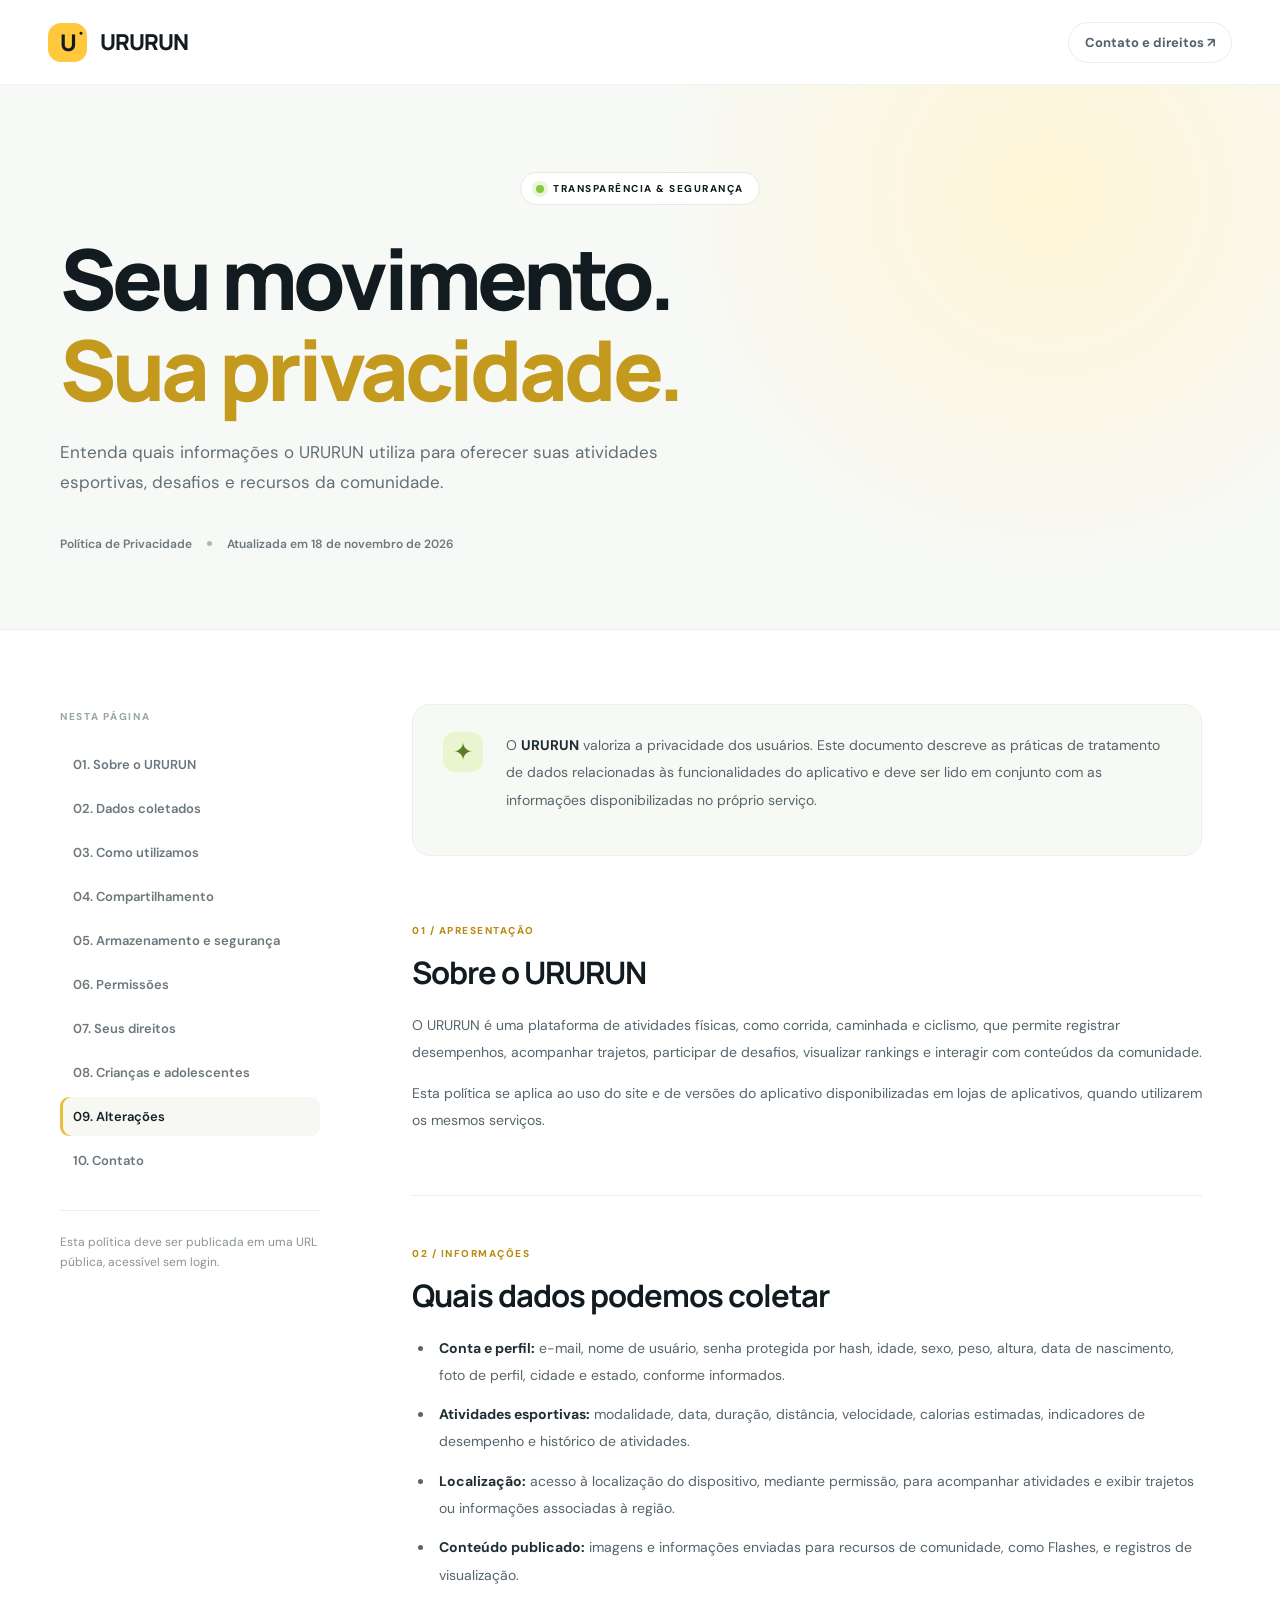
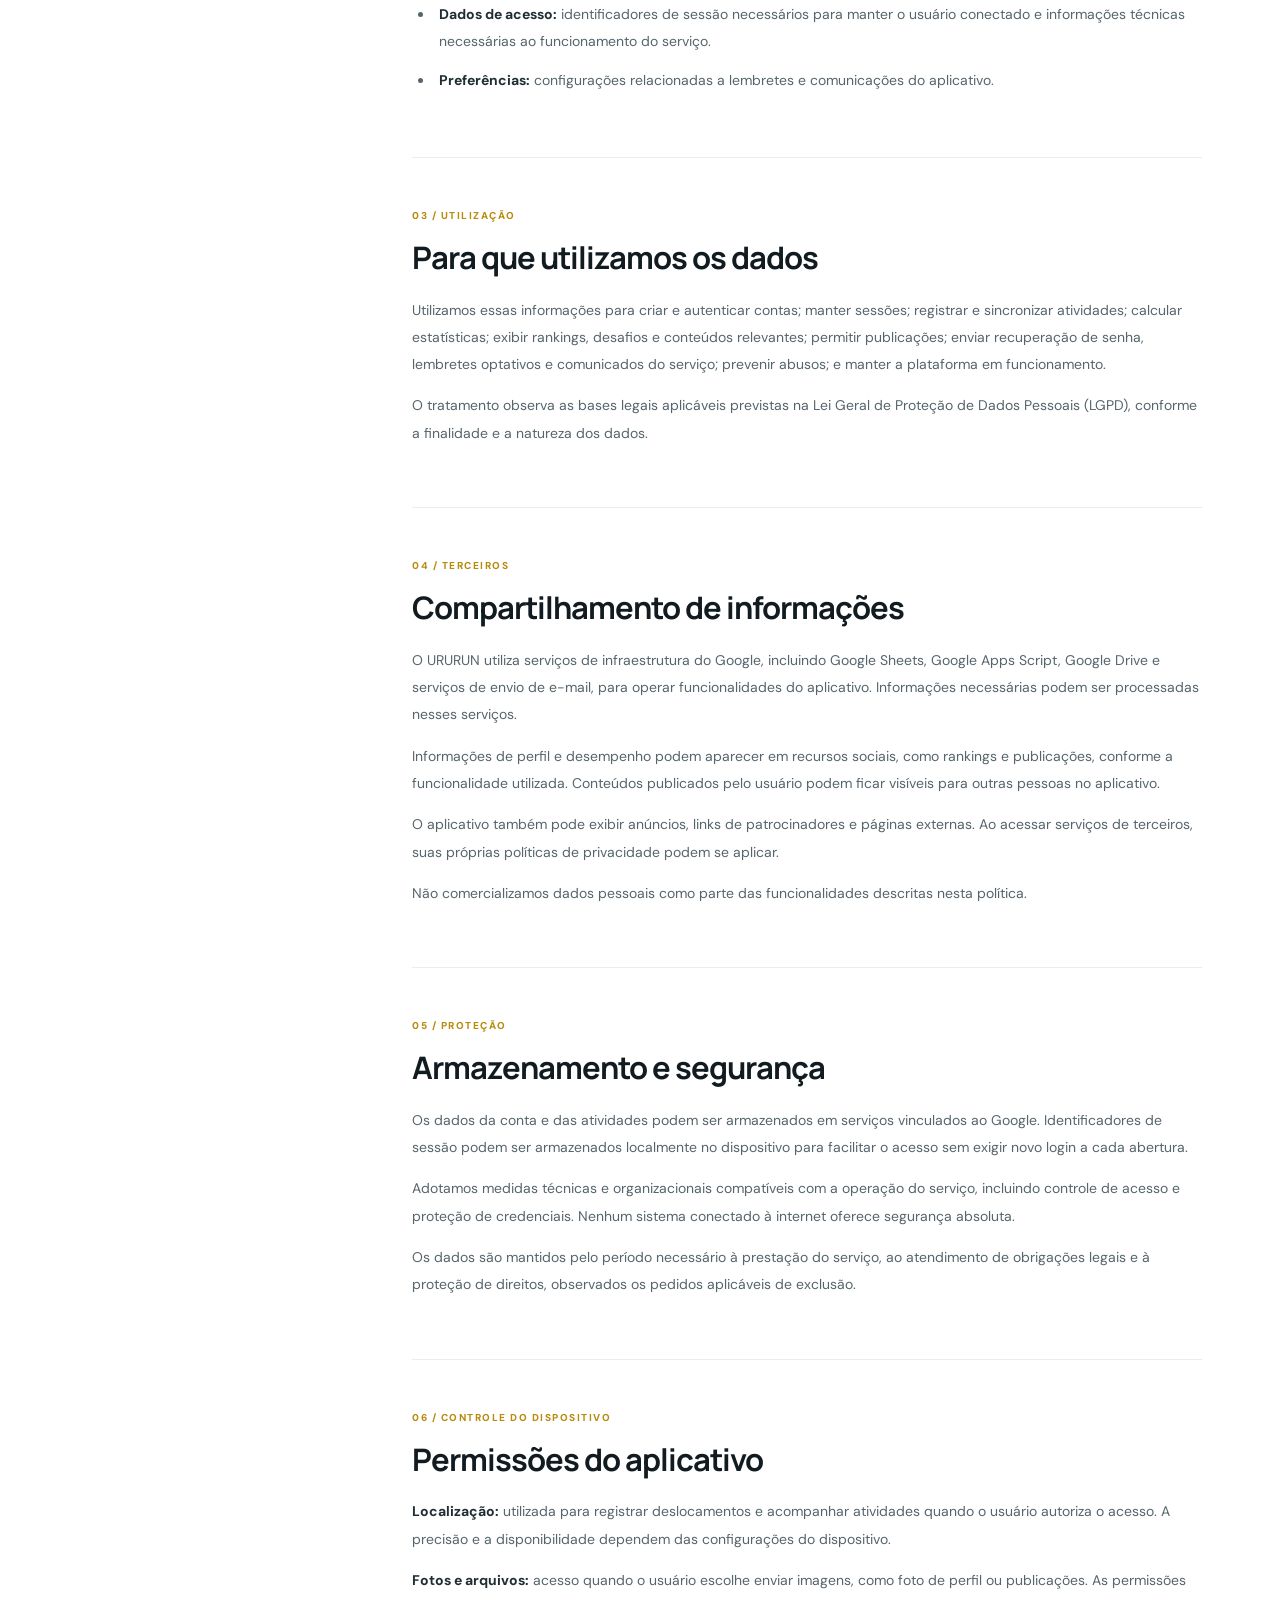
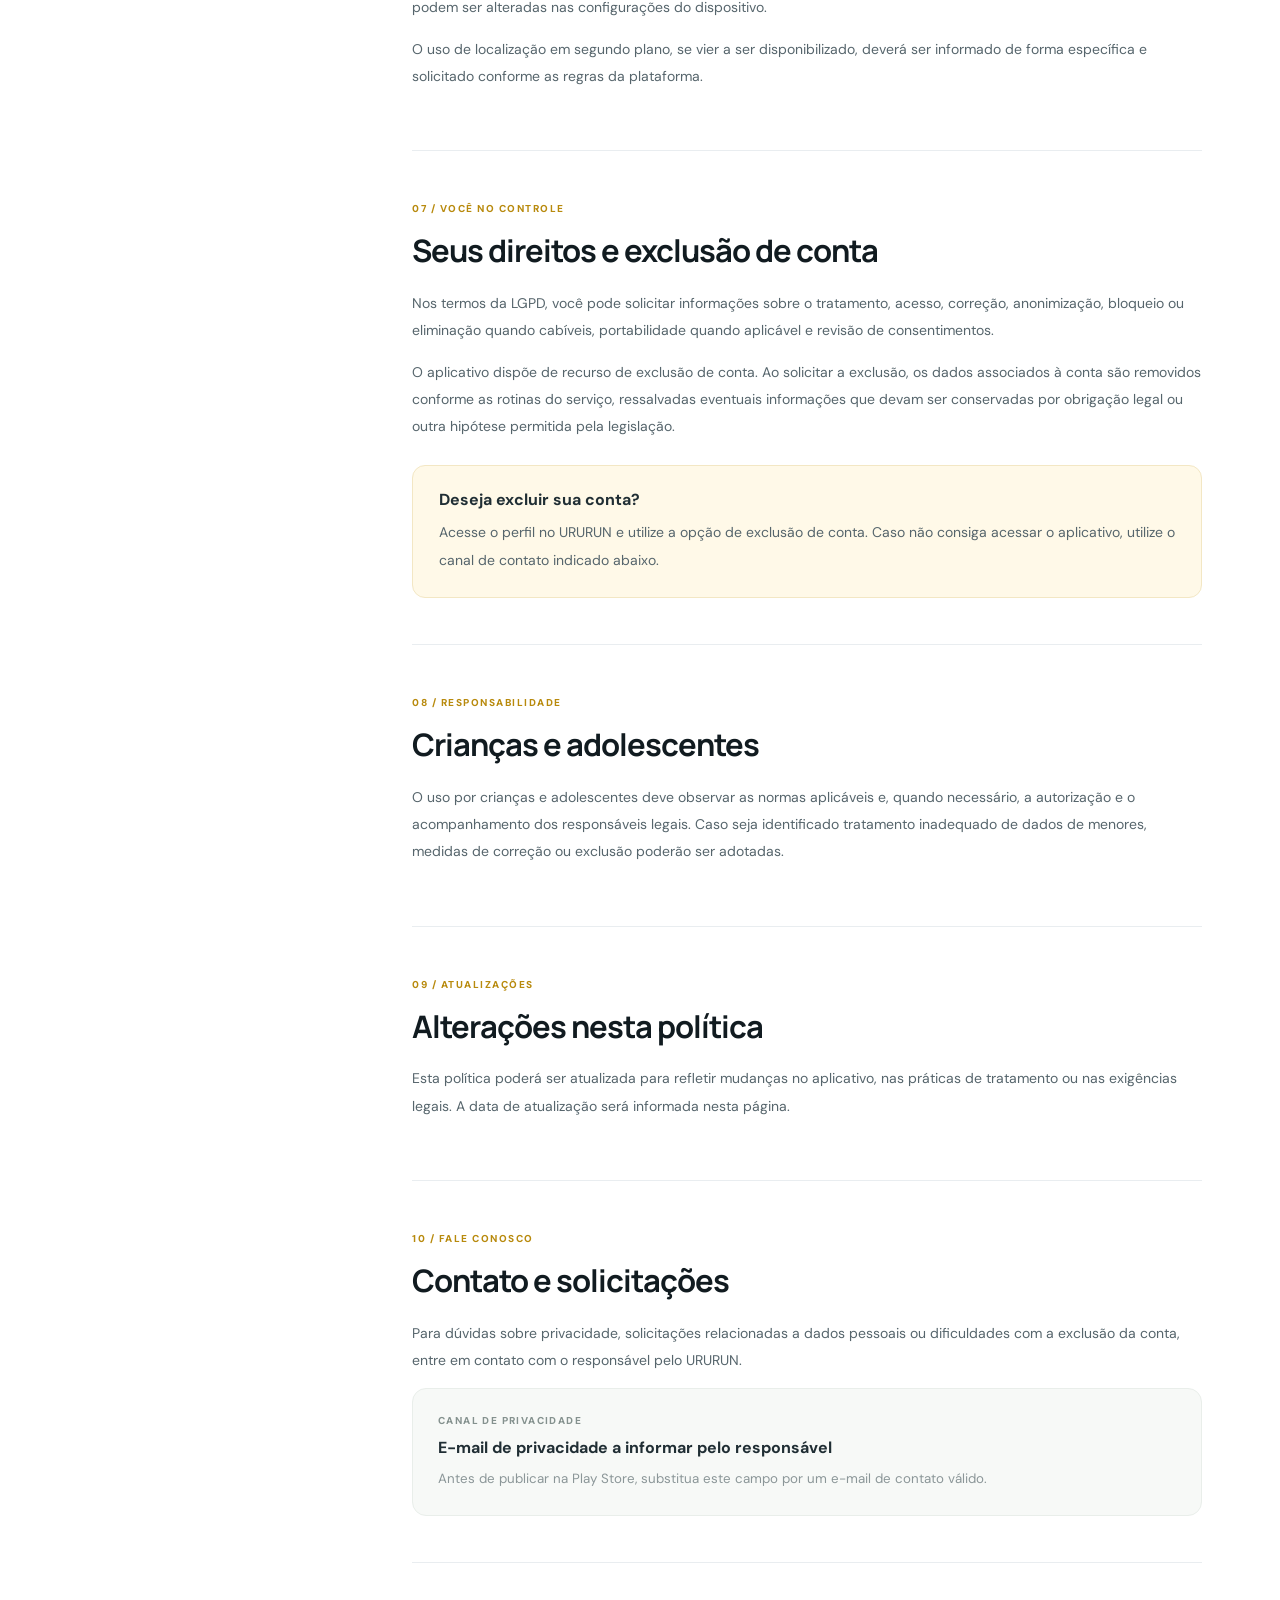
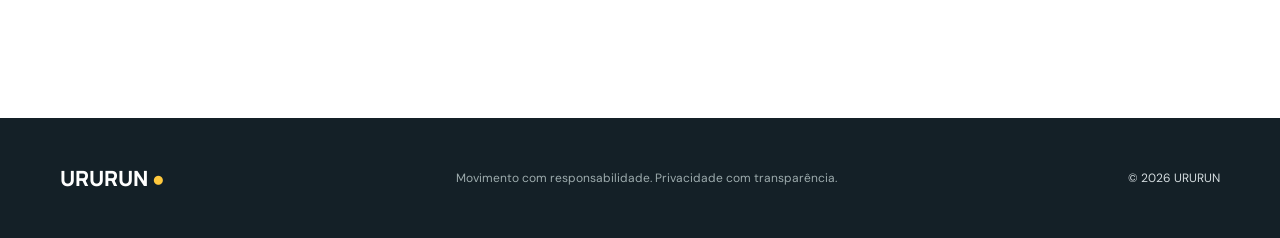
==== politicadeprivacidade/index.html @ 180a59e0 "Add files via upload" ====
<!doctype html><html lang="pt-BR"><head><meta charset="utf-8"><meta name="viewport" content="width=device-width, initial-scale=1"><meta name="theme-color" content="#ffffff"><meta name="description" content="Política de Privacidade do URURUN: saiba como os dados são utilizados e protegidos no aplicativo."><title>Política de Privacidade | URURUN</title><link rel="stylesheet" href="style.css"></head><body><header class="top"><a class="brand" href="#inicio" aria-label="URURUN - início"><span class="mark">U<span class="dot">●</span></span><span>URURUN</span></a><a class="toplink" href="#contato">Contato e direitos <span aria-hidden="true">↗</span></a></header><main id="inicio"><section class="hero"><div class="pill"><span class="pulse"></span> TRANSPARÊNCIA & SEGURANÇA</div><h1>Seu movimento.<br><em>Sua privacidade.</em></h1><p>Entenda quais informações o URURUN utiliza para oferecer suas atividades esportivas, desafios e recursos da comunidade.</p><div class="hero-meta"><span>Política de Privacidade</span><span class="sep"></span><span>Atualizada em 18 de novembro de 2026</span></div></section><div class="layout"><aside class="sidebar"><span class="aside-title">NESTA PÁGINA</span><nav aria-label="Índice da política"><a href="#sobre">01. Sobre o URURUN</a><a href="#dados">02. Dados coletados</a><a href="#finalidades">03. Como utilizamos</a><a href="#compartilhamento">04. Compartilhamento</a><a href="#armazenamento">05. Armazenamento e segurança</a><a href="#permissoes">06. Permissões</a><a href="#direitos">07. Seus direitos</a><a href="#criancas">08. Crianças e adolescentes</a><a href="#alteracoes">09. Alterações</a><a href="#contato">10. Contato</a></nav><div class="aside-note">Esta política deve ser publicada em uma URL pública, acessível sem login.</div></aside><article class="content"><div class="intro"><div class="icon-circle">✦</div><p>O <strong>URURUN</strong> valoriza a privacidade dos usuários. Este documento descreve as práticas de tratamento de dados relacionadas às funcionalidades do aplicativo e deve ser lido em conjunto com as informações disponibilizadas no próprio serviço.</p></div><section id="sobre"><span class="eyebrow">01 / APRESENTAÇÃO</span><h2>Sobre o URURUN</h2><p>O URURUN é uma plataforma de atividades físicas, como corrida, caminhada e ciclismo, que permite registrar desempenhos, acompanhar trajetos, participar de desafios, visualizar rankings e interagir com conteúdos da comunidade.</p><p>Esta política se aplica ao uso do site e de versões do aplicativo disponibilizadas em lojas de aplicativos, quando utilizarem os mesmos serviços.</p></section><section id="dados"><span class="eyebrow">02 / INFORMAÇÕES</span><h2>Quais dados podemos coletar</h2><ul><li><strong>Conta e perfil:</strong> e-mail, nome de usuário, senha protegida por hash, idade, sexo, peso, altura, data de nascimento, foto de perfil, cidade e estado, conforme informados.</li><li><strong>Atividades esportivas:</strong> modalidade, data, duração, distância, velocidade, calorias estimadas, indicadores de desempenho e histórico de atividades.</li><li><strong>Localização:</strong> acesso à localização do dispositivo, mediante permissão, para acompanhar atividades e exibir trajetos ou informações associadas à região.</li><li><strong>Conteúdo publicado:</strong> imagens e informações enviadas para recursos de comunidade, como Flashes, e registros de visualização.</li><li><strong>Dados de acesso:</strong> identificadores de sessão necessários para manter o usuário conectado e informações técnicas necessárias ao funcionamento do serviço.</li><li><strong>Preferências:</strong> configurações relacionadas a lembretes e comunicações do aplicativo.</li></ul></section><section id="finalidades"><span class="eyebrow">03 / UTILIZAÇÃO</span><h2>Para que utilizamos os dados</h2><p>Utilizamos essas informações para criar e autenticar contas; manter sessões; registrar e sincronizar atividades; calcular estatísticas; exibir rankings, desafios e conteúdos relevantes; permitir publicações; enviar recuperação de senha, lembretes optativos e comunicados do serviço; prevenir abusos; e manter a plataforma em funcionamento.</p><p>O tratamento observa as bases legais aplicáveis previstas na Lei Geral de Proteção de Dados Pessoais (LGPD), conforme a finalidade e a natureza dos dados.</p></section><section id="compartilhamento"><span class="eyebrow">04 / TERCEIROS</span><h2>Compartilhamento de informações</h2><p>O URURUN utiliza serviços de infraestrutura do Google, incluindo Google Sheets, Google Apps Script, Google Drive e serviços de envio de e-mail, para operar funcionalidades do aplicativo. Informações necessárias podem ser processadas nesses serviços.</p><p>Informações de perfil e desempenho podem aparecer em recursos sociais, como rankings e publicações, conforme a funcionalidade utilizada. Conteúdos publicados pelo usuário podem ficar visíveis para outras pessoas no aplicativo.</p><p>O aplicativo também pode exibir anúncios, links de patrocinadores e páginas externas. Ao acessar serviços de terceiros, suas próprias políticas de privacidade podem se aplicar.</p><p>Não comercializamos dados pessoais como parte das funcionalidades descritas nesta política.</p></section><section id="armazenamento"><span class="eyebrow">05 / PROTEÇÃO</span><h2>Armazenamento e segurança</h2><p>Os dados da conta e das atividades podem ser armazenados em serviços vinculados ao Google. Identificadores de sessão podem ser armazenados localmente no dispositivo para facilitar o acesso sem exigir novo login a cada abertura.</p><p>Adotamos medidas técnicas e organizacionais compatíveis com a operação do serviço, incluindo controle de acesso e proteção de credenciais. Nenhum sistema conectado à internet oferece segurança absoluta.</p><p>Os dados são mantidos pelo período necessário à prestação do serviço, ao atendimento de obrigações legais e à proteção de direitos, observados os pedidos aplicáveis de exclusão.</p></section><section id="permissoes"><span class="eyebrow">06 / CONTROLE DO DISPOSITIVO</span><h2>Permissões do aplicativo</h2><p><strong>Localização:</strong> utilizada para registrar deslocamentos e acompanhar atividades quando o usuário autoriza o acesso. A precisão e a disponibilidade dependem das configurações do dispositivo.</p><p><strong>Fotos e arquivos:</strong> acesso quando o usuário escolhe enviar imagens, como foto de perfil ou publicações. As permissões podem ser alteradas nas configurações do dispositivo.</p><p>O uso de localização em segundo plano, se vier a ser disponibilizado, deverá ser informado de forma específica e solicitado conforme as regras da plataforma.</p></section><section id="direitos"><span class="eyebrow">07 / VOCÊ NO CONTROLE</span><h2>Seus direitos e exclusão de conta</h2><p>Nos termos da LGPD, você pode solicitar informações sobre o tratamento, acesso, correção, anonimização, bloqueio ou eliminação quando cabíveis, portabilidade quando aplicável e revisão de consentimentos.</p><p>O aplicativo dispõe de recurso de exclusão de conta. Ao solicitar a exclusão, os dados associados à conta são removidos conforme as rotinas do serviço, ressalvadas eventuais informações que devam ser conservadas por obrigação legal ou outra hipótese permitida pela legislação.</p><div class="callout"><strong>Deseja excluir sua conta?</strong><p>Acesse o perfil no URURUN e utilize a opção de exclusão de conta. Caso não consiga acessar o aplicativo, utilize o canal de contato indicado abaixo.</p></div></section><section id="criancas"><span class="eyebrow">08 / RESPONSABILIDADE</span><h2>Crianças e adolescentes</h2><p>O uso por crianças e adolescentes deve observar as normas aplicáveis e, quando necessário, a autorização e o acompanhamento dos responsáveis legais. Caso seja identificado tratamento inadequado de dados de menores, medidas de correção ou exclusão poderão ser adotadas.</p></section><section id="alteracoes"><span class="eyebrow">09 / ATUALIZAÇÕES</span><h2>Alterações nesta política</h2><p>Esta política poderá ser atualizada para refletir mudanças no aplicativo, nas práticas de tratamento ou nas exigências legais. A data de atualização será informada nesta página.</p></section><section id="contato"><span class="eyebrow">10 / FALE CONOSCO</span><h2>Contato e solicitações</h2><p>Para dúvidas sobre privacidade, solicitações relacionadas a dados pessoais ou dificuldades com a exclusão da conta, entre em contato com o responsável pelo URURUN.</p><div class="contact"><span>CANAL DE PRIVACIDADE</span><strong id="contactEmail">E-mail de privacidade a informar pelo responsável</strong><small>Antes de publicar na Play Store, substitua este campo por um e-mail de contato válido.</small></div></section></article></div></main><footer><div class="footer-brand">URURUN <span>●</span></div><p>Movimento com responsabilidade. Privacidade com transparência.</p><span>© <span id="year">2026</span> URURUN</span></footer><button class="backtop" id="backtop" aria-label="Voltar ao início" title="Voltar ao início">↑</button><script src="script.js"></script></body></html>
---- politicadeprivacidade/style.css ----
@import url('https://fonts.googleapis.com/css2?family=DM+Sans:wght@400;500;600;700;800&family=Manrope:wght@400;500;600;700;800&display=swap');:root{--ink:#111b20;--muted:#617078;--line:#e9edf0;--yellow:#ffc83d;--green:#b9e86d}*{box-sizing:border-box}html{scroll-behavior:smooth;scroll-padding-top:90px}body{margin:0;background:#fff;color:var(--ink);font-family:'DM Sans',Arial,sans-serif;-webkit-font-smoothing:antialiased}a{color:inherit;text-decoration:none}.top{height:84px;display:flex;align-items:center;justify-content:space-between;max-width:1260px;margin:auto;padding:0 38px}.brand{display:flex;align-items:center;gap:13px;font-family:Manrope,sans-serif;font-size:22px;font-weight:800;letter-spacing:-1px}.mark{background:var(--yellow);width:39px;height:39px;display:grid;place-items:center;border-radius:13px;font-size:23px;position:relative}.dot{position:absolute;font-size:7px;right:5px;top:5px}.toplink{font-size:13px;font-weight:700;color:#536168;border:1px solid #e8ecee;padding:11px 16px;border-radius:30px}.toplink:hover{background:#f5f7f7}.hero{padding:87px 38px 77px;background:radial-gradient(circle at 82% 20%,#fff5d6 0%,transparent 35%),#f7f9f6;border-top:1px solid #f1f3f1;border-bottom:1px solid #edf0ea}.hero>*{max-width:1160px;margin-left:auto;margin-right:auto}.pill{width:max-content;background:#fff;border:1px solid #e6e9e3;border-radius:40px;padding:9px 15px;font-size:10px;letter-spacing:1.5px;font-weight:800;display:flex;align-items:center;gap:9px}.pulse{width:8px;height:8px;background:#85c93c;border-radius:50%;box-shadow:0 0 0 4px #e9f5d9}.hero h1{font-family:Manrope,sans-serif;font-size:clamp(43px,6.7vw,84px);line-height:1.08;letter-spacing:-4px;font-weight:800;margin-top:28px;margin-bottom:24px}.hero h1 em{font-style:normal;color:#c3991e}.hero>p{font-size:17px;line-height:1.75;color:#617078;max-width:620px;margin-left:max(calc((100% - 1160px)/2),0px)}.hero-meta{display:flex;gap:15px;align-items:center;color:#6c787d;font-size:12px;font-weight:600;margin-top:38px}.sep{width:5px;height:5px;background:#aeb6b4;border-radius:50%}.layout{max-width:1236px;margin:0 auto;padding:74px 38px 110px;display:grid;grid-template-columns:260px minmax(0,1fr);gap:92px}.sidebar{align-self:start;position:sticky;top:34px}.aside-title{font-size:10px;font-weight:800;letter-spacing:1.7px;color:#9aa5a6}.sidebar nav{display:flex;flex-direction:column;gap:5px;margin:20px 0 30px}.sidebar nav a{padding:11px 13px;border-radius:9px;color:#6b777c;font-size:13px;font-weight:600;transition:.2s}.sidebar nav a:hover,.sidebar nav a.active{background:#f7f8f4;color:#152026}.sidebar nav a.active{box-shadow:inset 3px 0 0 #e9bd3d}.aside-note{font-size:12px;line-height:1.7;color:#899396;border-top:1px solid var(--line);padding-top:21px}.content{max-width:790px}.intro{display:flex;gap:23px;align-items:flex-start;background:#f7f9f5;border:1px solid #ecf0e8;padding:27px 30px;border-radius:18px;margin-bottom:62px}.intro p{margin:0;color:#4b5c62;font-size:14px;line-height:1.85}.icon-circle{flex:none;background:#e8f5ce;width:40px;height:40px;border-radius:12px;display:grid;place-items:center;font-size:24px;color:#587d27}.content section{border-bottom:1px solid var(--line);padding-bottom:46px;margin-bottom:45px}.eyebrow{font-size:10px;letter-spacing:1.5px;font-weight:800;color:#b88a0d}.content h2{font-family:Manrope,sans-serif;font-size:clamp(24px,3vw,31px);letter-spacing:-1px;line-height:1.25;margin:14px 0 20px}.content p,.content li{font-size:14px;color:#56656c;line-height:1.95}.content p{margin:0 0 14px}.content ul{padding-left:22px}.content li{padding-left:5px;margin:12px 0}.content strong{color:#202e34}.callout{background:#fff9e8;border:1px solid #f3e7c4;padding:23px 26px;border-radius:13px;margin-top:25px}.callout p{margin:9px 0 0}.contact{background:#f7f9f7;border:1px solid #e9eeea;padding:25px;border-radius:14px;display:flex;flex-direction:column;gap:10px}.contact span{font-size:10px;font-weight:800;letter-spacing:1.4px;color:#84918e}.contact strong{font-size:16px;overflow-wrap:anywhere}.contact small{color:#8b9698;line-height:1.6}footer{background:#142027;color:#d4dcdf;display:flex;justify-content:space-between;align-items:center;gap:20px;padding:40px max(38px,calc((100% - 1160px)/2));font-size:12px}footer p{color:#9dabad}.footer-brand{font-family:Manrope,sans-serif;font-size:21px;font-weight:800;color:#fff}.footer-brand span{color:var(--yellow)}.backtop{position:fixed;right:25px;bottom:25px;border:0;background:#17242a;color:#fff;width:44px;height:44px;border-radius:13px;cursor:pointer;font-size:21px;box-shadow:0 7px 24px #0002;opacity:0;transform:translateY(10px);pointer-events:none;transition:.2s}.backtop.visible{opacity:1;transform:none;pointer-events:auto}@media(max-width:850px){.layout{gap:35px;grid-template-columns:205px minmax(0,1fr);padding:50px 22px}.top{padding:0 22px}.hero{padding:65px 22px}.hero h1{letter-spacing:-2.5px}.hero>p{margin-left:0}}@media(max-width:680px){.top{height:70px}.toplink{font-size:11px;padding:9px 11px}.brand{font-size:18px}.hero{padding:62px 22px}.hero h1{letter-spacing:-2px}.hero>p{font-size:15px}.hero-meta{flex-wrap:wrap;line-height:1.5}.layout{display:block;padding:38px 22px 65px}.sidebar{position:static;margin-bottom:35px}.sidebar nav{display:none}.aside-title,.aside-note{display:none}.intro{padding:20px;gap:14px;margin-bottom:40px}.intro p{font-size:13px}.content section{margin-bottom:34px;padding-bottom:34px}footer{padding:34px 22px;flex-wrap:wrap;justify-content:flex-start}footer p{width:100%;margin:0;order:3}}
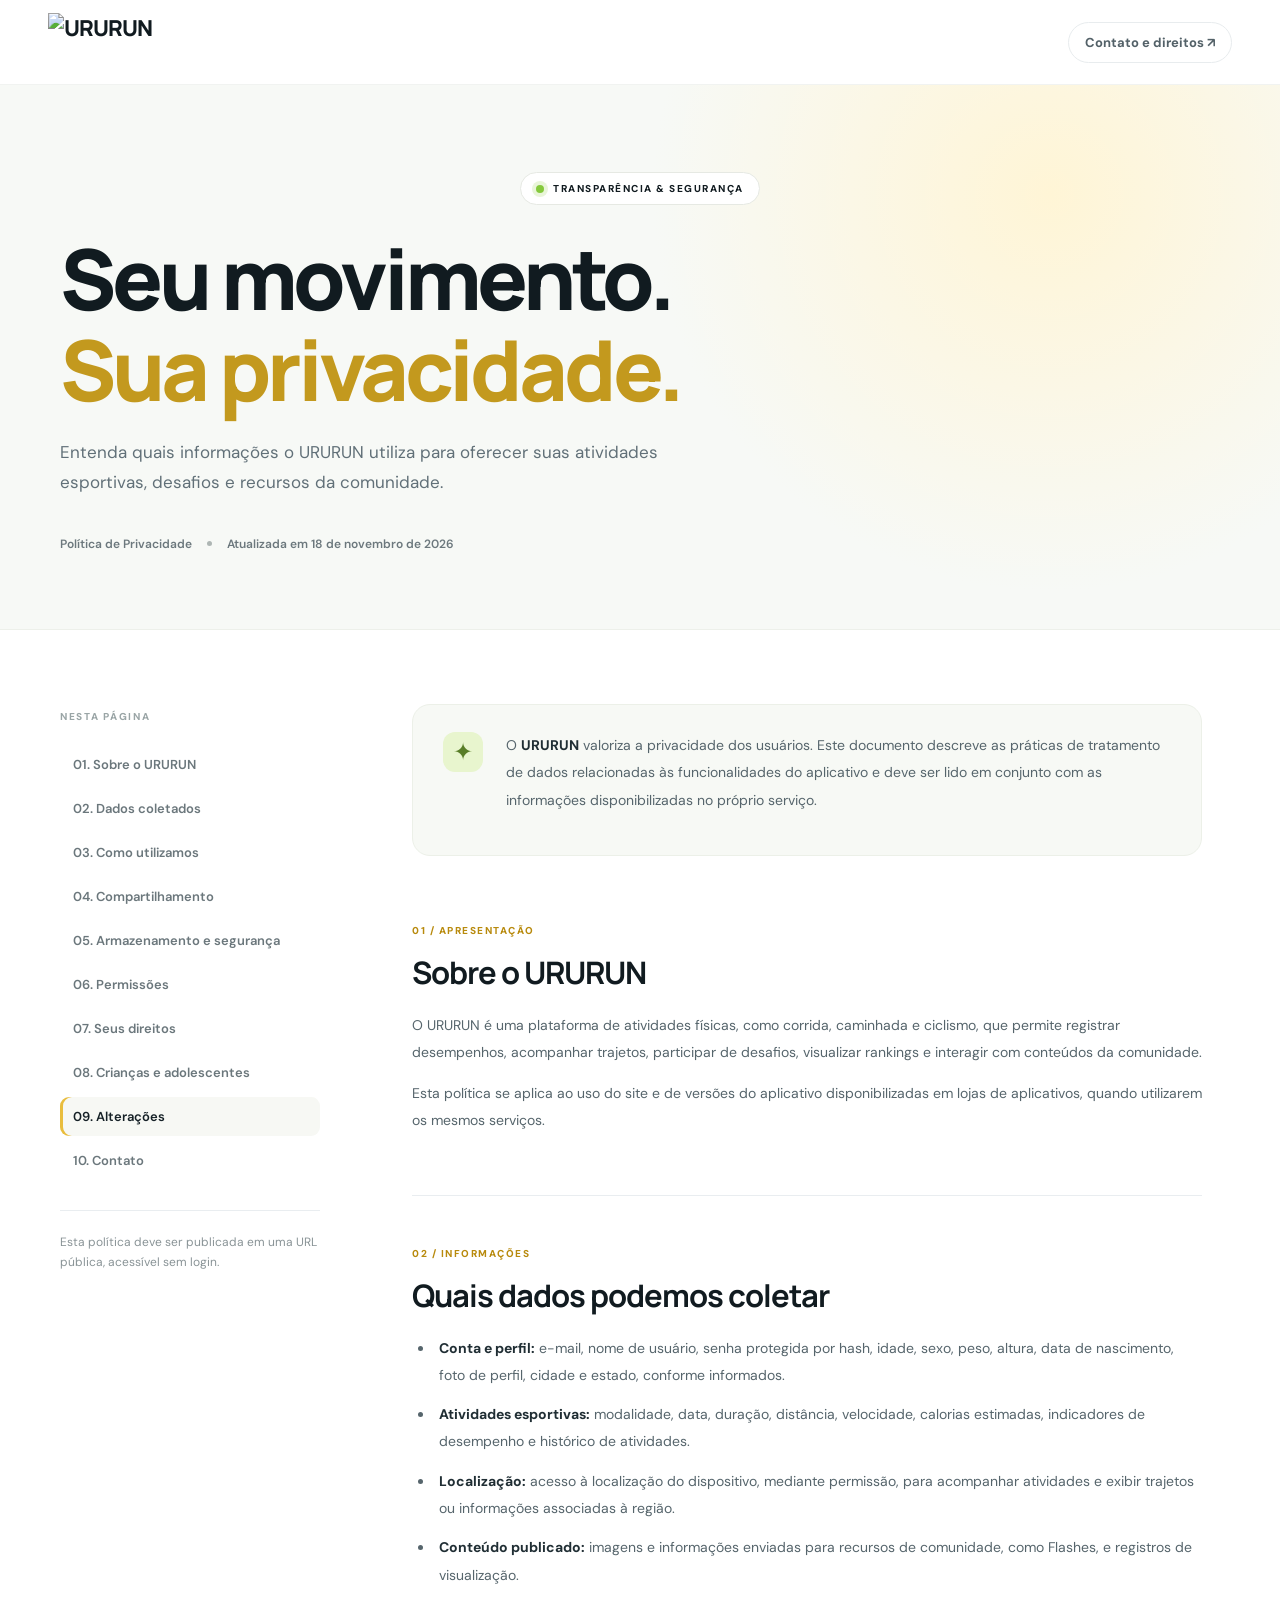
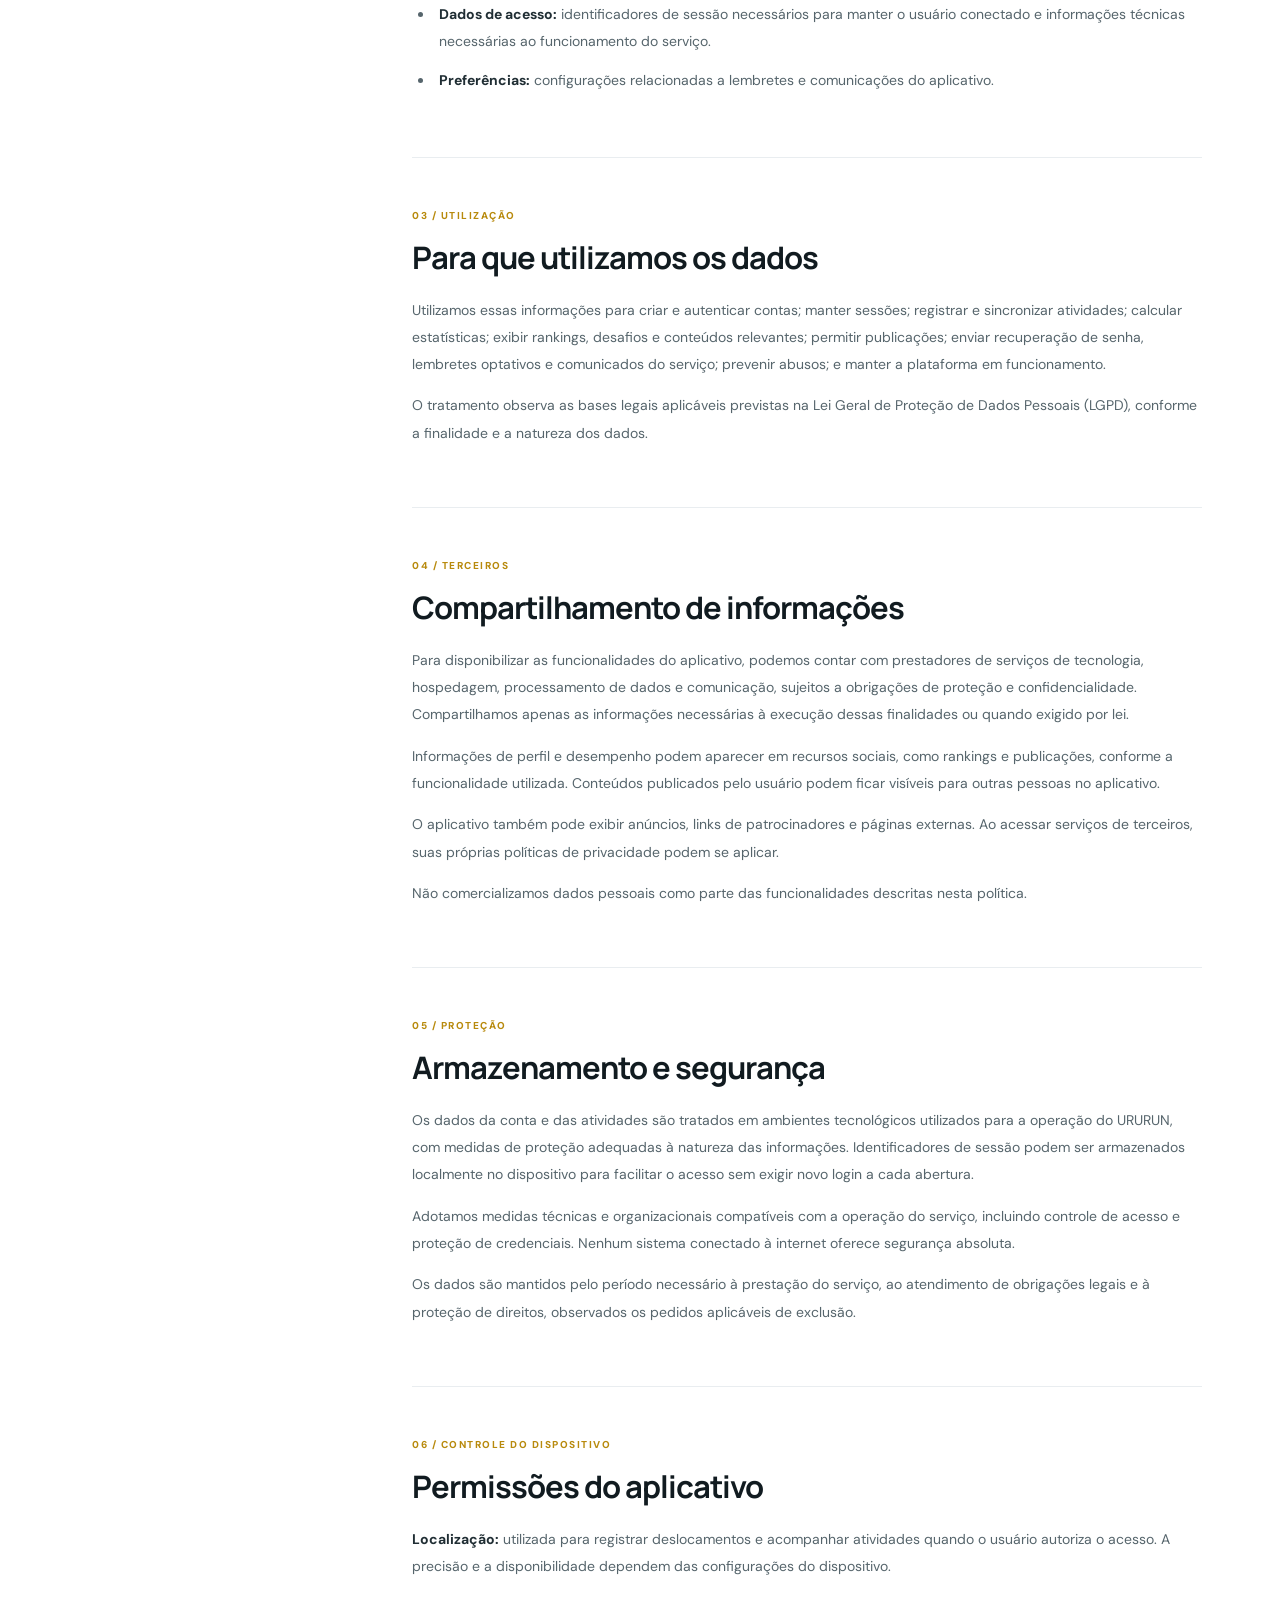
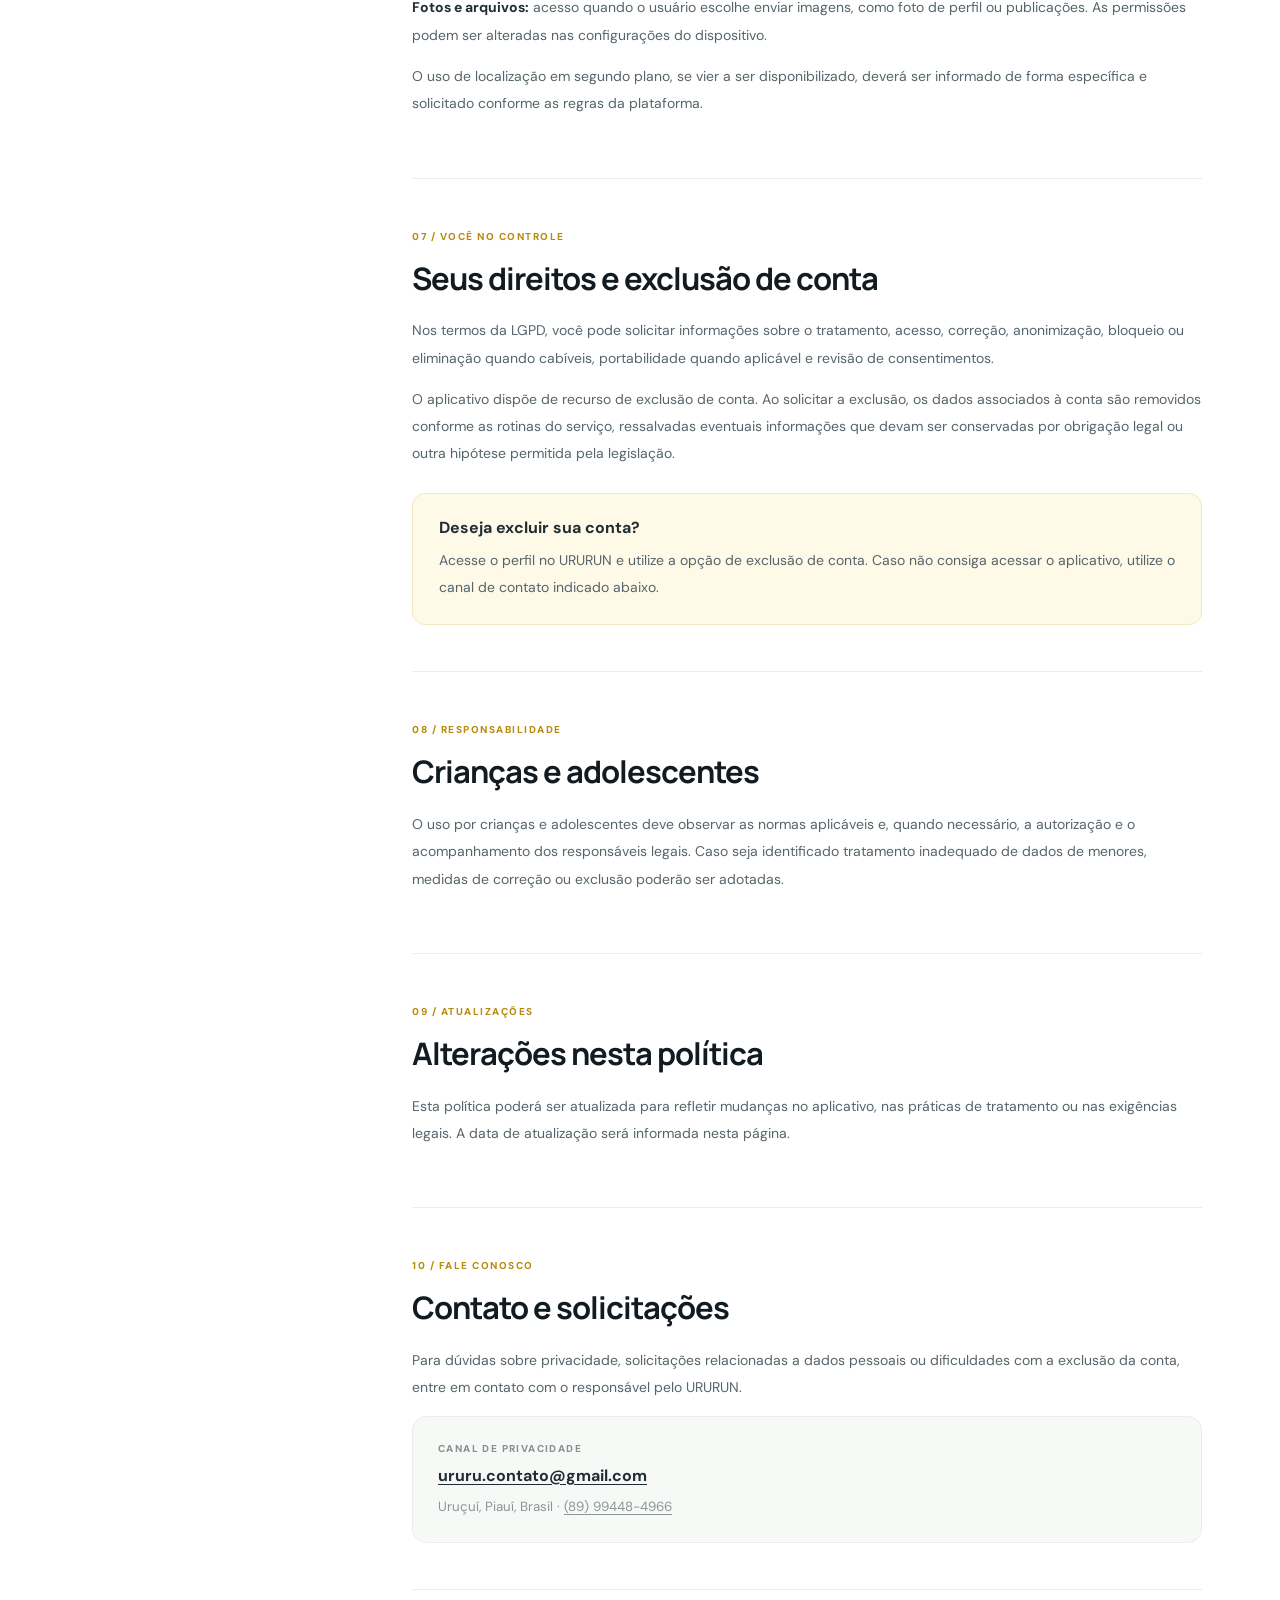
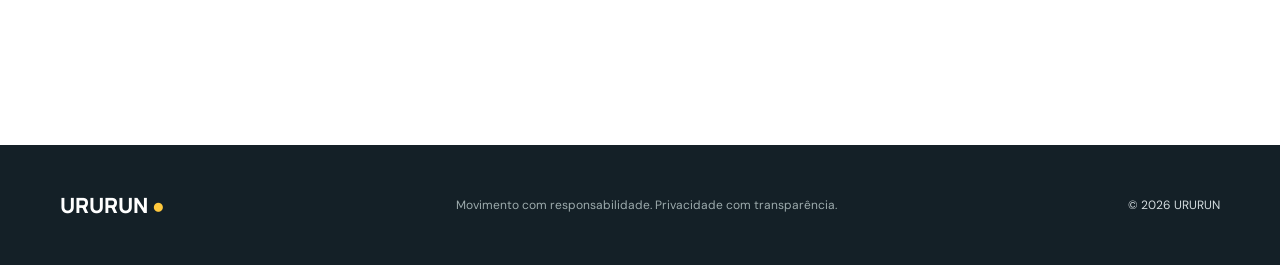
==== commit 642eebd0: "Add files via upload" ====
--- a/politicadeprivacidade/index.html
+++ b/politicadeprivacidade/index.html
@@ -1 +1 @@
-<!doctype html><html lang="pt-BR"><head><meta charset="utf-8"><meta name="viewport" content="width=device-width, initial-scale=1"><meta name="theme-color" content="#ffffff"><meta name="description" content="Política de Privacidade do URURUN: saiba como os dados são utilizados e protegidos no aplicativo."><title>Política de Privacidade | URURUN</title><link rel="stylesheet" href="style.css"></head><body><header class="top"><a class="brand" href="#inicio" aria-label="URURUN - início"><span class="mark">U<span class="dot">●</span></span><span>URURUN</span></a><a class="toplink" href="#contato">Contato e direitos <span aria-hidden="true">↗</span></a></header><main id="inicio"><section class="hero"><div class="pill"><span class="pulse"></span> TRANSPARÊNCIA & SEGURANÇA</div><h1>Seu movimento.<br><em>Sua privacidade.</em></h1><p>Entenda quais informações o URURUN utiliza para oferecer suas atividades esportivas, desafios e recursos da comunidade.</p><div class="hero-meta"><span>Política de Privacidade</span><span class="sep"></span><span>Atualizada em 18 de novembro de 2026</span></div></section><div class="layout"><aside class="sidebar"><span class="aside-title">NESTA PÁGINA</span><nav aria-label="Índice da política"><a href="#sobre">01. Sobre o URURUN</a><a href="#dados">02. Dados coletados</a><a href="#finalidades">03. Como utilizamos</a><a href="#compartilhamento">04. Compartilhamento</a><a href="#armazenamento">05. Armazenamento e segurança</a><a href="#permissoes">06. Permissões</a><a href="#direitos">07. Seus direitos</a><a href="#criancas">08. Crianças e adolescentes</a><a href="#alteracoes">09. Alterações</a><a href="#contato">10. Contato</a></nav><div class="aside-note">Esta política deve ser publicada em uma URL pública, acessível sem login.</div></aside><article class="content"><div class="intro"><div class="icon-circle">✦</div><p>O <strong>URURUN</strong> valoriza a privacidade dos usuários. Este documento descreve as práticas de tratamento de dados relacionadas às funcionalidades do aplicativo e deve ser lido em conjunto com as informações disponibilizadas no próprio serviço.</p></div><section id="sobre"><span class="eyebrow">01 / APRESENTAÇÃO</span><h2>Sobre o URURUN</h2><p>O URURUN é uma plataforma de atividades físicas, como corrida, caminhada e ciclismo, que permite registrar desempenhos, acompanhar trajetos, participar de desafios, visualizar rankings e interagir com conteúdos da comunidade.</p><p>Esta política se aplica ao uso do site e de versões do aplicativo disponibilizadas em lojas de aplicativos, quando utilizarem os mesmos serviços.</p></section><section id="dados"><span class="eyebrow">02 / INFORMAÇÕES</span><h2>Quais dados podemos coletar</h2><ul><li><strong>Conta e perfil:</strong> e-mail, nome de usuário, senha protegida por hash, idade, sexo, peso, altura, data de nascimento, foto de perfil, cidade e estado, conforme informados.</li><li><strong>Atividades esportivas:</strong> modalidade, data, duração, distância, velocidade, calorias estimadas, indicadores de desempenho e histórico de atividades.</li><li><strong>Localização:</strong> acesso à localização do dispositivo, mediante permissão, para acompanhar atividades e exibir trajetos ou informações associadas à região.</li><li><strong>Conteúdo publicado:</strong> imagens e informações enviadas para recursos de comunidade, como Flashes, e registros de visualização.</li><li><strong>Dados de acesso:</strong> identificadores de sessão necessários para manter o usuário conectado e informações técnicas necessárias ao funcionamento do serviço.</li><li><strong>Preferências:</strong> configurações relacionadas a lembretes e comunicações do aplicativo.</li></ul></section><section id="finalidades"><span class="eyebrow">03 / UTILIZAÇÃO</span><h2>Para que utilizamos os dados</h2><p>Utilizamos essas informações para criar e autenticar contas; manter sessões; registrar e sincronizar atividades; calcular estatísticas; exibir rankings, desafios e conteúdos relevantes; permitir publicações; enviar recuperação de senha, lembretes optativos e comunicados do serviço; prevenir abusos; e manter a plataforma em funcionamento.</p><p>O tratamento observa as bases legais aplicáveis previstas na Lei Geral de Proteção de Dados Pessoais (LGPD), conforme a finalidade e a natureza dos dados.</p></section><section id="compartilhamento"><span class="eyebrow">04 / TERCEIROS</span><h2>Compartilhamento de informações</h2><p>O URURUN utiliza serviços de infraestrutura do Google, incluindo Google Sheets, Google Apps Script, Google Drive e serviços de envio de e-mail, para operar funcionalidades do aplicativo. Informações necessárias podem ser processadas nesses serviços.</p><p>Informações de perfil e desempenho podem aparecer em recursos sociais, como rankings e publicações, conforme a funcionalidade utilizada. Conteúdos publicados pelo usuário podem ficar visíveis para outras pessoas no aplicativo.</p><p>O aplicativo também pode exibir anúncios, links de patrocinadores e páginas externas. Ao acessar serviços de terceiros, suas próprias políticas de privacidade podem se aplicar.</p><p>Não comercializamos dados pessoais como parte das funcionalidades descritas nesta política.</p></section><section id="armazenamento"><span class="eyebrow">05 / PROTEÇÃO</span><h2>Armazenamento e segurança</h2><p>Os dados da conta e das atividades podem ser armazenados em serviços vinculados ao Google. Identificadores de sessão podem ser armazenados localmente no dispositivo para facilitar o acesso sem exigir novo login a cada abertura.</p><p>Adotamos medidas técnicas e organizacionais compatíveis com a operação do serviço, incluindo controle de acesso e proteção de credenciais. Nenhum sistema conectado à internet oferece segurança absoluta.</p><p>Os dados são mantidos pelo período necessário à prestação do serviço, ao atendimento de obrigações legais e à proteção de direitos, observados os pedidos aplicáveis de exclusão.</p></section><section id="permissoes"><span class="eyebrow">06 / CONTROLE DO DISPOSITIVO</span><h2>Permissões do aplicativo</h2><p><strong>Localização:</strong> utilizada para registrar deslocamentos e acompanhar atividades quando o usuário autoriza o acesso. A precisão e a disponibilidade dependem das configurações do dispositivo.</p><p><strong>Fotos e arquivos:</strong> acesso quando o usuário escolhe enviar imagens, como foto de perfil ou publicações. As permissões podem ser alteradas nas configurações do dispositivo.</p><p>O uso de localização em segundo plano, se vier a ser disponibilizado, deverá ser informado de forma específica e solicitado conforme as regras da plataforma.</p></section><section id="direitos"><span class="eyebrow">07 / VOCÊ NO CONTROLE</span><h2>Seus direitos e exclusão de conta</h2><p>Nos termos da LGPD, você pode solicitar informações sobre o tratamento, acesso, correção, anonimização, bloqueio ou eliminação quando cabíveis, portabilidade quando aplicável e revisão de consentimentos.</p><p>O aplicativo dispõe de recurso de exclusão de conta. Ao solicitar a exclusão, os dados associados à conta são removidos conforme as rotinas do serviço, ressalvadas eventuais informações que devam ser conservadas por obrigação legal ou outra hipótese permitida pela legislação.</p><div class="callout"><strong>Deseja excluir sua conta?</strong><p>Acesse o perfil no URURUN e utilize a opção de exclusão de conta. Caso não consiga acessar o aplicativo, utilize o canal de contato indicado abaixo.</p></div></section><section id="criancas"><span class="eyebrow">08 / RESPONSABILIDADE</span><h2>Crianças e adolescentes</h2><p>O uso por crianças e adolescentes deve observar as normas aplicáveis e, quando necessário, a autorização e o acompanhamento dos responsáveis legais. Caso seja identificado tratamento inadequado de dados de menores, medidas de correção ou exclusão poderão ser adotadas.</p></section><section id="alteracoes"><span class="eyebrow">09 / ATUALIZAÇÕES</span><h2>Alterações nesta política</h2><p>Esta política poderá ser atualizada para refletir mudanças no aplicativo, nas práticas de tratamento ou nas exigências legais. A data de atualização será informada nesta página.</p></section><section id="contato"><span class="eyebrow">10 / FALE CONOSCO</span><h2>Contato e solicitações</h2><p>Para dúvidas sobre privacidade, solicitações relacionadas a dados pessoais ou dificuldades com a exclusão da conta, entre em contato com o responsável pelo URURUN.</p><div class="contact"><span>CANAL DE PRIVACIDADE</span><strong id="contactEmail">E-mail de privacidade a informar pelo responsável</strong><small>Antes de publicar na Play Store, substitua este campo por um e-mail de contato válido.</small></div></section></article></div></main><footer><div class="footer-brand">URURUN <span>●</span></div><p>Movimento com responsabilidade. Privacidade com transparência.</p><span>© <span id="year">2026</span> URURUN</span></footer><button class="backtop" id="backtop" aria-label="Voltar ao início" title="Voltar ao início">↑</button><script src="script.js"></script></body></html>
+<!doctype html><html lang="pt-BR"><head><meta charset="utf-8"><meta name="viewport" content="width=device-width, initial-scale=1"><meta name="theme-color" content="#ffffff"><meta name="description" content="Política de Privacidade do URURUN: saiba como os dados são utilizados e protegidos no aplicativo."><title>Política de Privacidade | URURUN</title><link rel="stylesheet" href="style.css"></head><body><header class="top"><a class="brand" href="#inicio" aria-label="URURUN - início"><img class="brand-logo" src="https://i.ibb.co/k2YmYpvJ/URURUN-3-1.png" alt="URURUN" loading="eager"></a><a class="toplink" href="#contato">Contato e direitos <span aria-hidden="true">↗</span></a></header><main id="inicio"><section class="hero"><div class="pill"><span class="pulse"></span> TRANSPARÊNCIA & SEGURANÇA</div><h1>Seu movimento.<br><em>Sua privacidade.</em></h1><p>Entenda quais informações o URURUN utiliza para oferecer suas atividades esportivas, desafios e recursos da comunidade.</p><div class="hero-meta"><span>Política de Privacidade</span><span class="sep"></span><span>Atualizada em 18 de novembro de 2026</span></div></section><div class="layout"><aside class="sidebar"><span class="aside-title">NESTA PÁGINA</span><nav aria-label="Índice da política"><a href="#sobre">01. Sobre o URURUN</a><a href="#dados">02. Dados coletados</a><a href="#finalidades">03. Como utilizamos</a><a href="#compartilhamento">04. Compartilhamento</a><a href="#armazenamento">05. Armazenamento e segurança</a><a href="#permissoes">06. Permissões</a><a href="#direitos">07. Seus direitos</a><a href="#criancas">08. Crianças e adolescentes</a><a href="#alteracoes">09. Alterações</a><a href="#contato">10. Contato</a></nav><div class="aside-note">Esta política deve ser publicada em uma URL pública, acessível sem login.</div></aside><article class="content"><div class="intro"><div class="icon-circle">✦</div><p>O <strong>URURUN</strong> valoriza a privacidade dos usuários. Este documento descreve as práticas de tratamento de dados relacionadas às funcionalidades do aplicativo e deve ser lido em conjunto com as informações disponibilizadas no próprio serviço.</p></div><section id="sobre"><span class="eyebrow">01 / APRESENTAÇÃO</span><h2>Sobre o URURUN</h2><p>O URURUN é uma plataforma de atividades físicas, como corrida, caminhada e ciclismo, que permite registrar desempenhos, acompanhar trajetos, participar de desafios, visualizar rankings e interagir com conteúdos da comunidade.</p><p>Esta política se aplica ao uso do site e de versões do aplicativo disponibilizadas em lojas de aplicativos, quando utilizarem os mesmos serviços.</p></section><section id="dados"><span class="eyebrow">02 / INFORMAÇÕES</span><h2>Quais dados podemos coletar</h2><ul><li><strong>Conta e perfil:</strong> e-mail, nome de usuário, senha protegida por hash, idade, sexo, peso, altura, data de nascimento, foto de perfil, cidade e estado, conforme informados.</li><li><strong>Atividades esportivas:</strong> modalidade, data, duração, distância, velocidade, calorias estimadas, indicadores de desempenho e histórico de atividades.</li><li><strong>Localização:</strong> acesso à localização do dispositivo, mediante permissão, para acompanhar atividades e exibir trajetos ou informações associadas à região.</li><li><strong>Conteúdo publicado:</strong> imagens e informações enviadas para recursos de comunidade, como Flashes, e registros de visualização.</li><li><strong>Dados de acesso:</strong> identificadores de sessão necessários para manter o usuário conectado e informações técnicas necessárias ao funcionamento do serviço.</li><li><strong>Preferências:</strong> configurações relacionadas a lembretes e comunicações do aplicativo.</li></ul></section><section id="finalidades"><span class="eyebrow">03 / UTILIZAÇÃO</span><h2>Para que utilizamos os dados</h2><p>Utilizamos essas informações para criar e autenticar contas; manter sessões; registrar e sincronizar atividades; calcular estatísticas; exibir rankings, desafios e conteúdos relevantes; permitir publicações; enviar recuperação de senha, lembretes optativos e comunicados do serviço; prevenir abusos; e manter a plataforma em funcionamento.</p><p>O tratamento observa as bases legais aplicáveis previstas na Lei Geral de Proteção de Dados Pessoais (LGPD), conforme a finalidade e a natureza dos dados.</p></section><section id="compartilhamento"><span class="eyebrow">04 / TERCEIROS</span><h2>Compartilhamento de informações</h2><p>Para disponibilizar as funcionalidades do aplicativo, podemos contar com prestadores de serviços de tecnologia, hospedagem, processamento de dados e comunicação, sujeitos a obrigações de proteção e confidencialidade. Compartilhamos apenas as informações necessárias à execução dessas finalidades ou quando exigido por lei.</p><p>Informações de perfil e desempenho podem aparecer em recursos sociais, como rankings e publicações, conforme a funcionalidade utilizada. Conteúdos publicados pelo usuário podem ficar visíveis para outras pessoas no aplicativo.</p><p>O aplicativo também pode exibir anúncios, links de patrocinadores e páginas externas. Ao acessar serviços de terceiros, suas próprias políticas de privacidade podem se aplicar.</p><p>Não comercializamos dados pessoais como parte das funcionalidades descritas nesta política.</p></section><section id="armazenamento"><span class="eyebrow">05 / PROTEÇÃO</span><h2>Armazenamento e segurança</h2><p>Os dados da conta e das atividades são tratados em ambientes tecnológicos utilizados para a operação do URURUN, com medidas de proteção adequadas à natureza das informações. Identificadores de sessão podem ser armazenados localmente no dispositivo para facilitar o acesso sem exigir novo login a cada abertura.</p><p>Adotamos medidas técnicas e organizacionais compatíveis com a operação do serviço, incluindo controle de acesso e proteção de credenciais. Nenhum sistema conectado à internet oferece segurança absoluta.</p><p>Os dados são mantidos pelo período necessário à prestação do serviço, ao atendimento de obrigações legais e à proteção de direitos, observados os pedidos aplicáveis de exclusão.</p></section><section id="permissoes"><span class="eyebrow">06 / CONTROLE DO DISPOSITIVO</span><h2>Permissões do aplicativo</h2><p><strong>Localização:</strong> utilizada para registrar deslocamentos e acompanhar atividades quando o usuário autoriza o acesso. A precisão e a disponibilidade dependem das configurações do dispositivo.</p><p><strong>Fotos e arquivos:</strong> acesso quando o usuário escolhe enviar imagens, como foto de perfil ou publicações. As permissões podem ser alteradas nas configurações do dispositivo.</p><p>O uso de localização em segundo plano, se vier a ser disponibilizado, deverá ser informado de forma específica e solicitado conforme as regras da plataforma.</p></section><section id="direitos"><span class="eyebrow">07 / VOCÊ NO CONTROLE</span><h2>Seus direitos e exclusão de conta</h2><p>Nos termos da LGPD, você pode solicitar informações sobre o tratamento, acesso, correção, anonimização, bloqueio ou eliminação quando cabíveis, portabilidade quando aplicável e revisão de consentimentos.</p><p>O aplicativo dispõe de recurso de exclusão de conta. Ao solicitar a exclusão, os dados associados à conta são removidos conforme as rotinas do serviço, ressalvadas eventuais informações que devam ser conservadas por obrigação legal ou outra hipótese permitida pela legislação.</p><div class="callout"><strong>Deseja excluir sua conta?</strong><p>Acesse o perfil no URURUN e utilize a opção de exclusão de conta. Caso não consiga acessar o aplicativo, utilize o canal de contato indicado abaixo.</p></div></section><section id="criancas"><span class="eyebrow">08 / RESPONSABILIDADE</span><h2>Crianças e adolescentes</h2><p>O uso por crianças e adolescentes deve observar as normas aplicáveis e, quando necessário, a autorização e o acompanhamento dos responsáveis legais. Caso seja identificado tratamento inadequado de dados de menores, medidas de correção ou exclusão poderão ser adotadas.</p></section><section id="alteracoes"><span class="eyebrow">09 / ATUALIZAÇÕES</span><h2>Alterações nesta política</h2><p>Esta política poderá ser atualizada para refletir mudanças no aplicativo, nas práticas de tratamento ou nas exigências legais. A data de atualização será informada nesta página.</p></section><section id="contato"><span class="eyebrow">10 / FALE CONOSCO</span><h2>Contato e solicitações</h2><p>Para dúvidas sobre privacidade, solicitações relacionadas a dados pessoais ou dificuldades com a exclusão da conta, entre em contato com o responsável pelo URURUN.</p><div class="contact"><span>CANAL DE PRIVACIDADE</span><strong id="contactEmail"><a href="mailto:ururu.contato@gmail.com">ururu.contato@gmail.com</a></strong><small>Uruçuí, Piauí, Brasil · <a href="tel:+5589994484966">(89) 99448-4966</a></small></div></section></article></div></main><footer><div class="footer-brand">URURUN <span>●</span></div><p>Movimento com responsabilidade. Privacidade com transparência.</p><span>© <span id="year">2026</span> URURUN</span></footer><button class="backtop" id="backtop" aria-label="Voltar ao início" title="Voltar ao início">↑</button><script src="script.js"></script></body></html>
--- a/politicadeprivacidade/style.css
+++ b/politicadeprivacidade/style.css
@@ -1 +1,6 @@
 @import url('https://fonts.googleapis.com/css2?family=DM+Sans:wght@400;500;600;700;800&family=Manrope:wght@400;500;600;700;800&display=swap');:root{--ink:#111b20;--muted:#617078;--line:#e9edf0;--yellow:#ffc83d;--green:#b9e86d}*{box-sizing:border-box}html{scroll-behavior:smooth;scroll-padding-top:90px}body{margin:0;background:#fff;color:var(--ink);font-family:'DM Sans',Arial,sans-serif;-webkit-font-smoothing:antialiased}a{color:inherit;text-decoration:none}.top{height:84px;display:flex;align-items:center;justify-content:space-between;max-width:1260px;margin:auto;padding:0 38px}.brand{display:flex;align-items:center;gap:13px;font-family:Manrope,sans-serif;font-size:22px;font-weight:800;letter-spacing:-1px}.mark{background:var(--yellow);width:39px;height:39px;display:grid;place-items:center;border-radius:13px;font-size:23px;position:relative}.dot{position:absolute;font-size:7px;right:5px;top:5px}.toplink{font-size:13px;font-weight:700;color:#536168;border:1px solid #e8ecee;padding:11px 16px;border-radius:30px}.toplink:hover{background:#f5f7f7}.hero{padding:87px 38px 77px;background:radial-gradient(circle at 82% 20%,#fff5d6 0%,transparent 35%),#f7f9f6;border-top:1px solid #f1f3f1;border-bottom:1px solid #edf0ea}.hero>*{max-width:1160px;margin-left:auto;margin-right:auto}.pill{width:max-content;background:#fff;border:1px solid #e6e9e3;border-radius:40px;padding:9px 15px;font-size:10px;letter-spacing:1.5px;font-weight:800;display:flex;align-items:center;gap:9px}.pulse{width:8px;height:8px;background:#85c93c;border-radius:50%;box-shadow:0 0 0 4px #e9f5d9}.hero h1{font-family:Manrope,sans-serif;font-size:clamp(43px,6.7vw,84px);line-height:1.08;letter-spacing:-4px;font-weight:800;margin-top:28px;margin-bottom:24px}.hero h1 em{font-style:normal;color:#c3991e}.hero>p{font-size:17px;line-height:1.75;color:#617078;max-width:620px;margin-left:max(calc((100% - 1160px)/2),0px)}.hero-meta{display:flex;gap:15px;align-items:center;color:#6c787d;font-size:12px;font-weight:600;margin-top:38px}.sep{width:5px;height:5px;background:#aeb6b4;border-radius:50%}.layout{max-width:1236px;margin:0 auto;padding:74px 38px 110px;display:grid;grid-template-columns:260px minmax(0,1fr);gap:92px}.sidebar{align-self:start;position:sticky;top:34px}.aside-title{font-size:10px;font-weight:800;letter-spacing:1.7px;color:#9aa5a6}.sidebar nav{display:flex;flex-direction:column;gap:5px;margin:20px 0 30px}.sidebar nav a{padding:11px 13px;border-radius:9px;color:#6b777c;font-size:13px;font-weight:600;transition:.2s}.sidebar nav a:hover,.sidebar nav a.active{background:#f7f8f4;color:#152026}.sidebar nav a.active{box-shadow:inset 3px 0 0 #e9bd3d}.aside-note{font-size:12px;line-height:1.7;color:#899396;border-top:1px solid var(--line);padding-top:21px}.content{max-width:790px}.intro{display:flex;gap:23px;align-items:flex-start;background:#f7f9f5;border:1px solid #ecf0e8;padding:27px 30px;border-radius:18px;margin-bottom:62px}.intro p{margin:0;color:#4b5c62;font-size:14px;line-height:1.85}.icon-circle{flex:none;background:#e8f5ce;width:40px;height:40px;border-radius:12px;display:grid;place-items:center;font-size:24px;color:#587d27}.content section{border-bottom:1px solid var(--line);padding-bottom:46px;margin-bottom:45px}.eyebrow{font-size:10px;letter-spacing:1.5px;font-weight:800;color:#b88a0d}.content h2{font-family:Manrope,sans-serif;font-size:clamp(24px,3vw,31px);letter-spacing:-1px;line-height:1.25;margin:14px 0 20px}.content p,.content li{font-size:14px;color:#56656c;line-height:1.95}.content p{margin:0 0 14px}.content ul{padding-left:22px}.content li{padding-left:5px;margin:12px 0}.content strong{color:#202e34}.callout{background:#fff9e8;border:1px solid #f3e7c4;padding:23px 26px;border-radius:13px;margin-top:25px}.callout p{margin:9px 0 0}.contact{background:#f7f9f7;border:1px solid #e9eeea;padding:25px;border-radius:14px;display:flex;flex-direction:column;gap:10px}.contact span{font-size:10px;font-weight:800;letter-spacing:1.4px;color:#84918e}.contact strong{font-size:16px;overflow-wrap:anywhere}.contact small{color:#8b9698;line-height:1.6}footer{background:#142027;color:#d4dcdf;display:flex;justify-content:space-between;align-items:center;gap:20px;padding:40px max(38px,calc((100% - 1160px)/2));font-size:12px}footer p{color:#9dabad}.footer-brand{font-family:Manrope,sans-serif;font-size:21px;font-weight:800;color:#fff}.footer-brand span{color:var(--yellow)}.backtop{position:fixed;right:25px;bottom:25px;border:0;background:#17242a;color:#fff;width:44px;height:44px;border-radius:13px;cursor:pointer;font-size:21px;box-shadow:0 7px 24px #0002;opacity:0;transform:translateY(10px);pointer-events:none;transition:.2s}.backtop.visible{opacity:1;transform:none;pointer-events:auto}@media(max-width:850px){.layout{gap:35px;grid-template-columns:205px minmax(0,1fr);padding:50px 22px}.top{padding:0 22px}.hero{padding:65px 22px}.hero h1{letter-spacing:-2.5px}.hero>p{margin-left:0}}@media(max-width:680px){.top{height:70px}.toplink{font-size:11px;padding:9px 11px}.brand{font-size:18px}.hero{padding:62px 22px}.hero h1{letter-spacing:-2px}.hero>p{font-size:15px}.hero-meta{flex-wrap:wrap;line-height:1.5}.layout{display:block;padding:38px 22px 65px}.sidebar{position:static;margin-bottom:35px}.sidebar nav{display:none}.aside-title,.aside-note{display:none}.intro{padding:20px;gap:14px;margin-bottom:40px}.intro p{font-size:13px}.content section{margin-bottom:34px;padding-bottom:34px}footer{padding:34px 22px;flex-wrap:wrap;justify-content:flex-start}footer p{width:100%;margin:0;order:3}}
+
+/* Identidade visual oficial URURUN */
+.brand-logo{display:block;width:145px;max-width:100%;height:58px;object-fit:contain;object-position:left center}
+@media(max-width:600px){.brand-logo{width:112px;height:48px}}
+.contact a{color:inherit;text-decoration:underline;text-underline-offset:3px;overflow-wrap:anywhere}
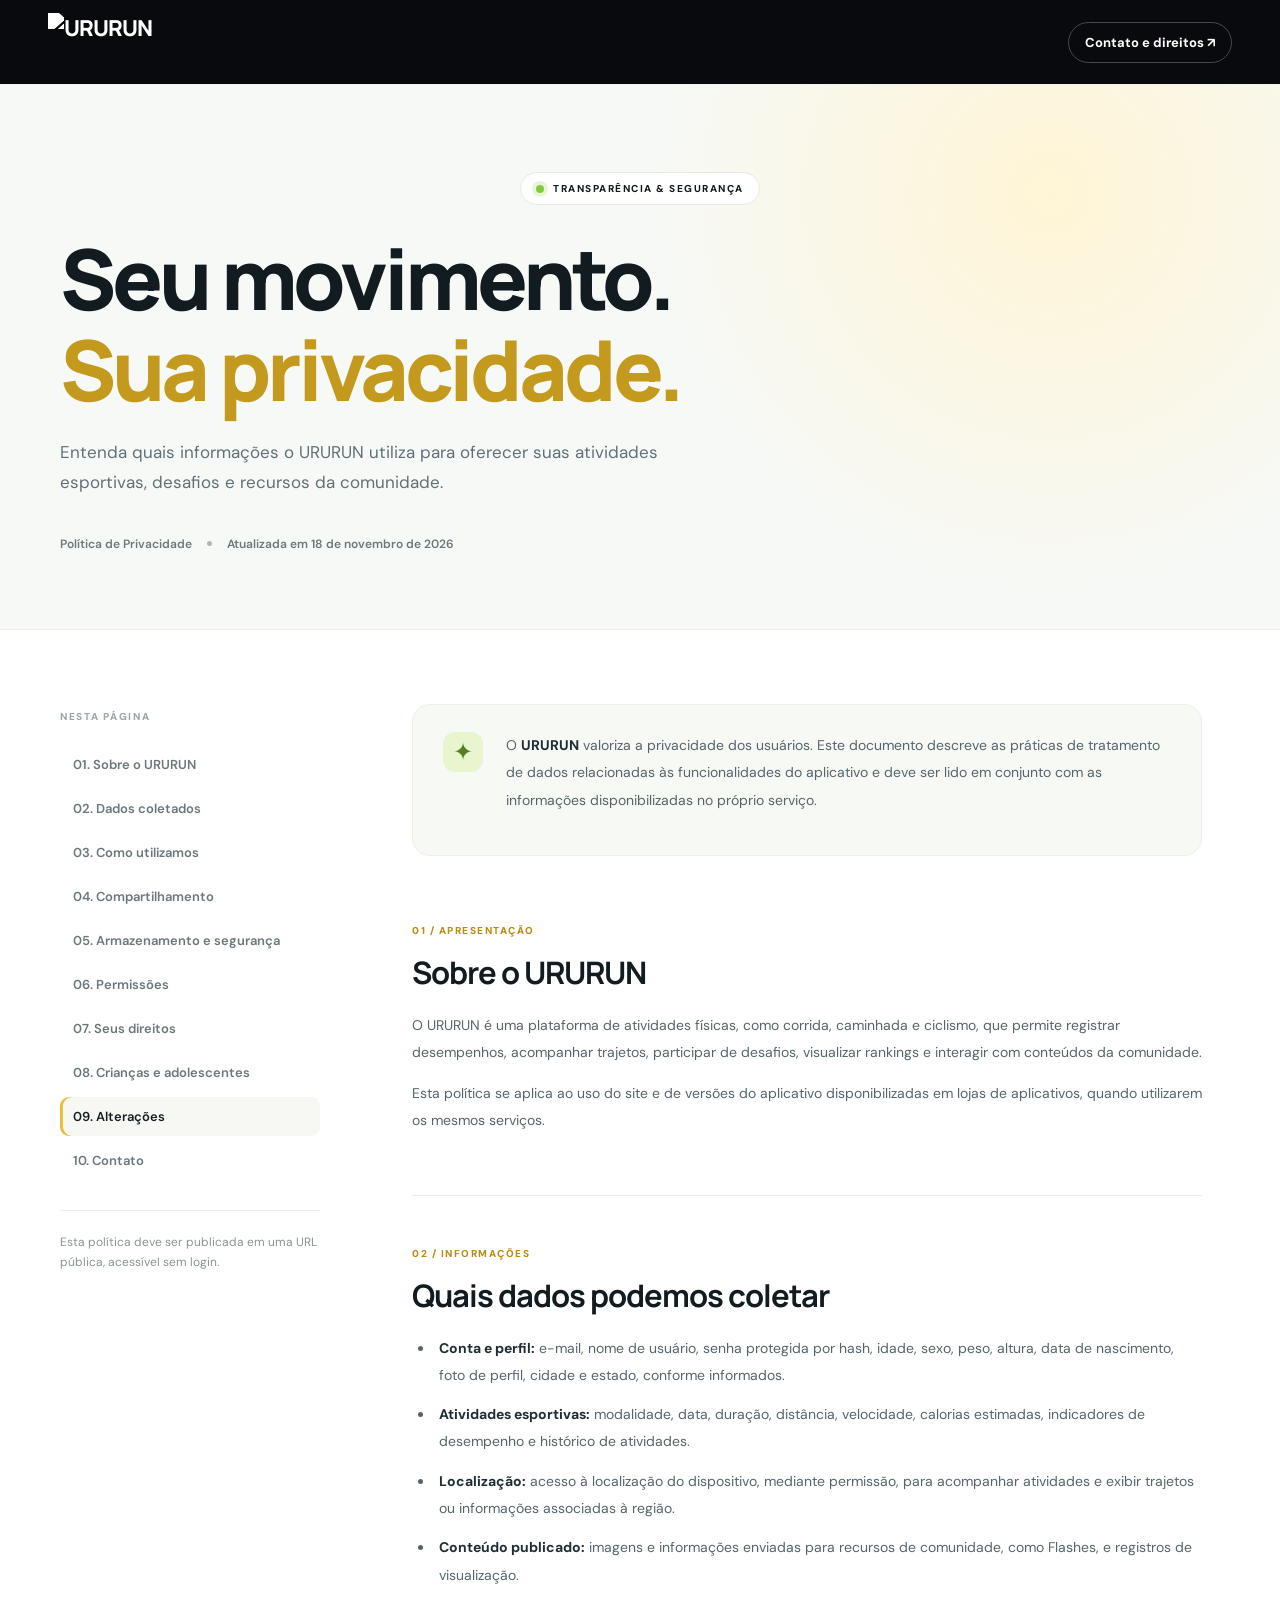
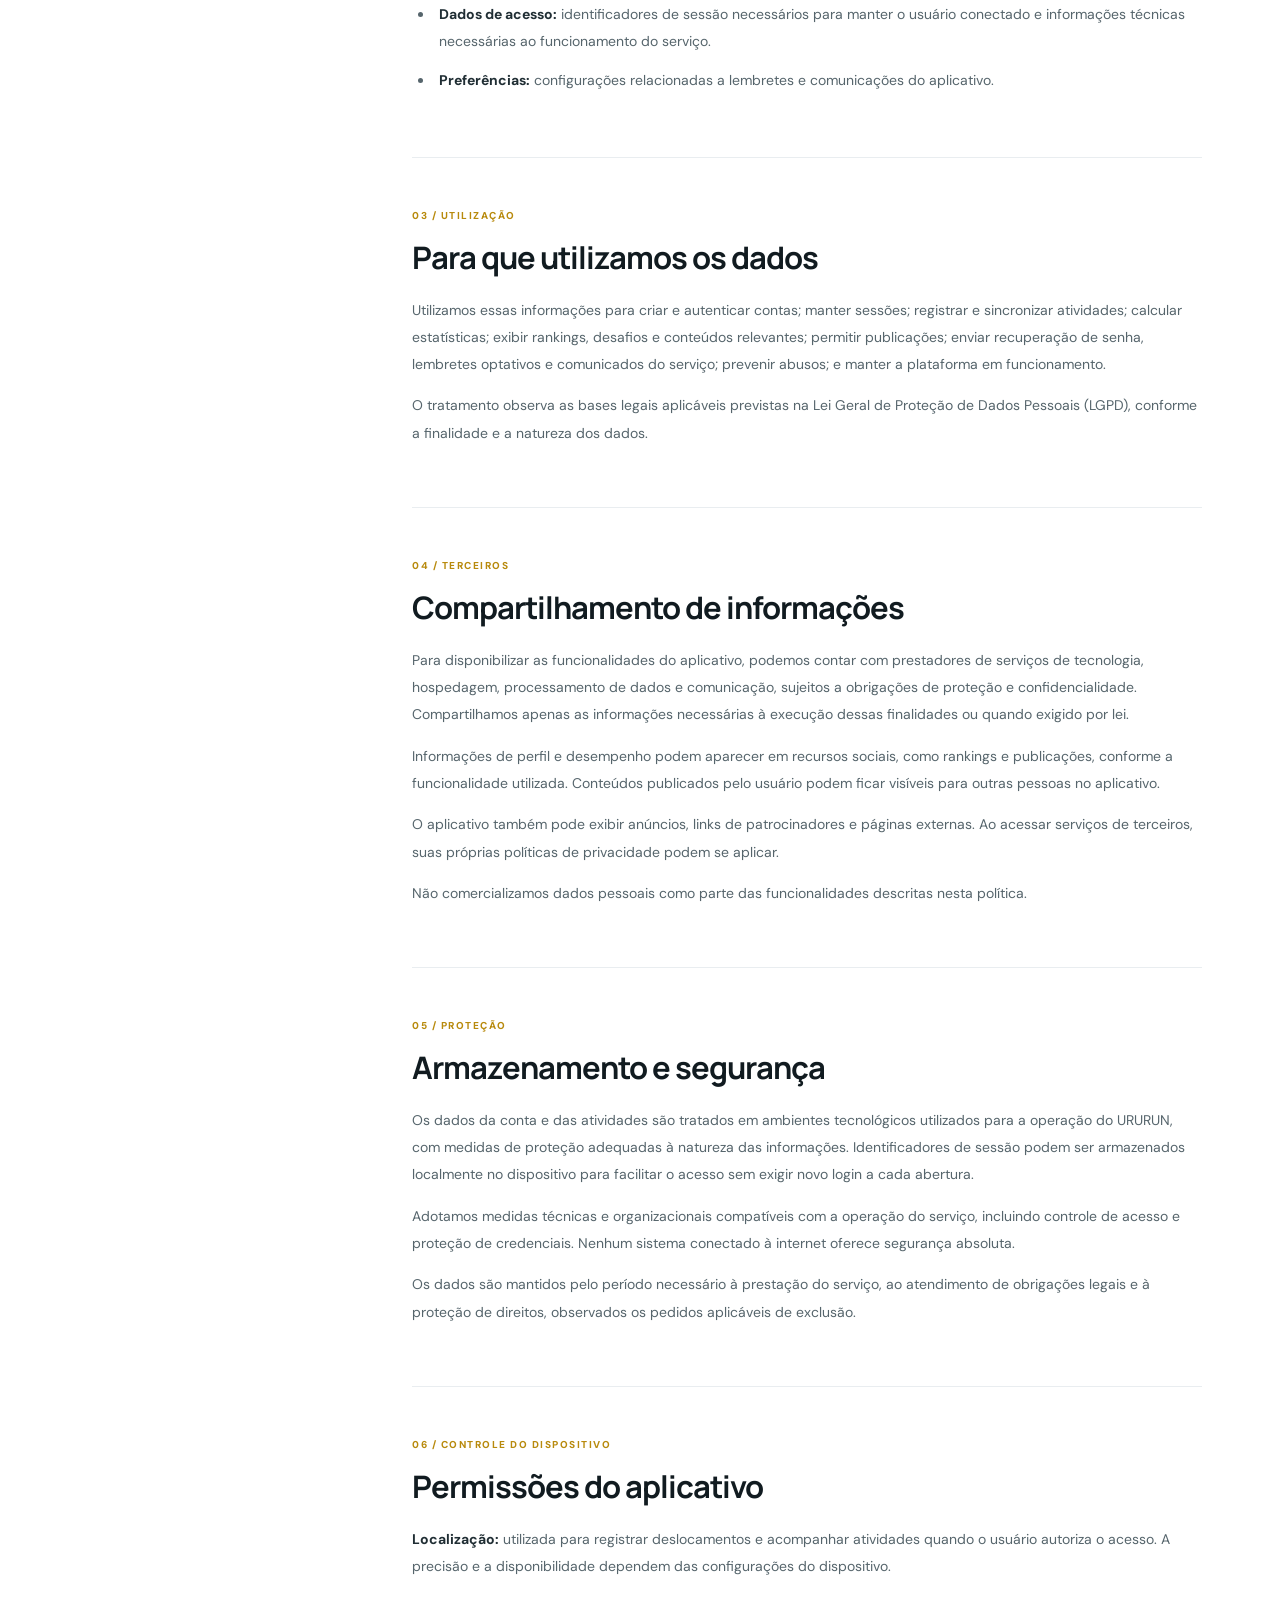
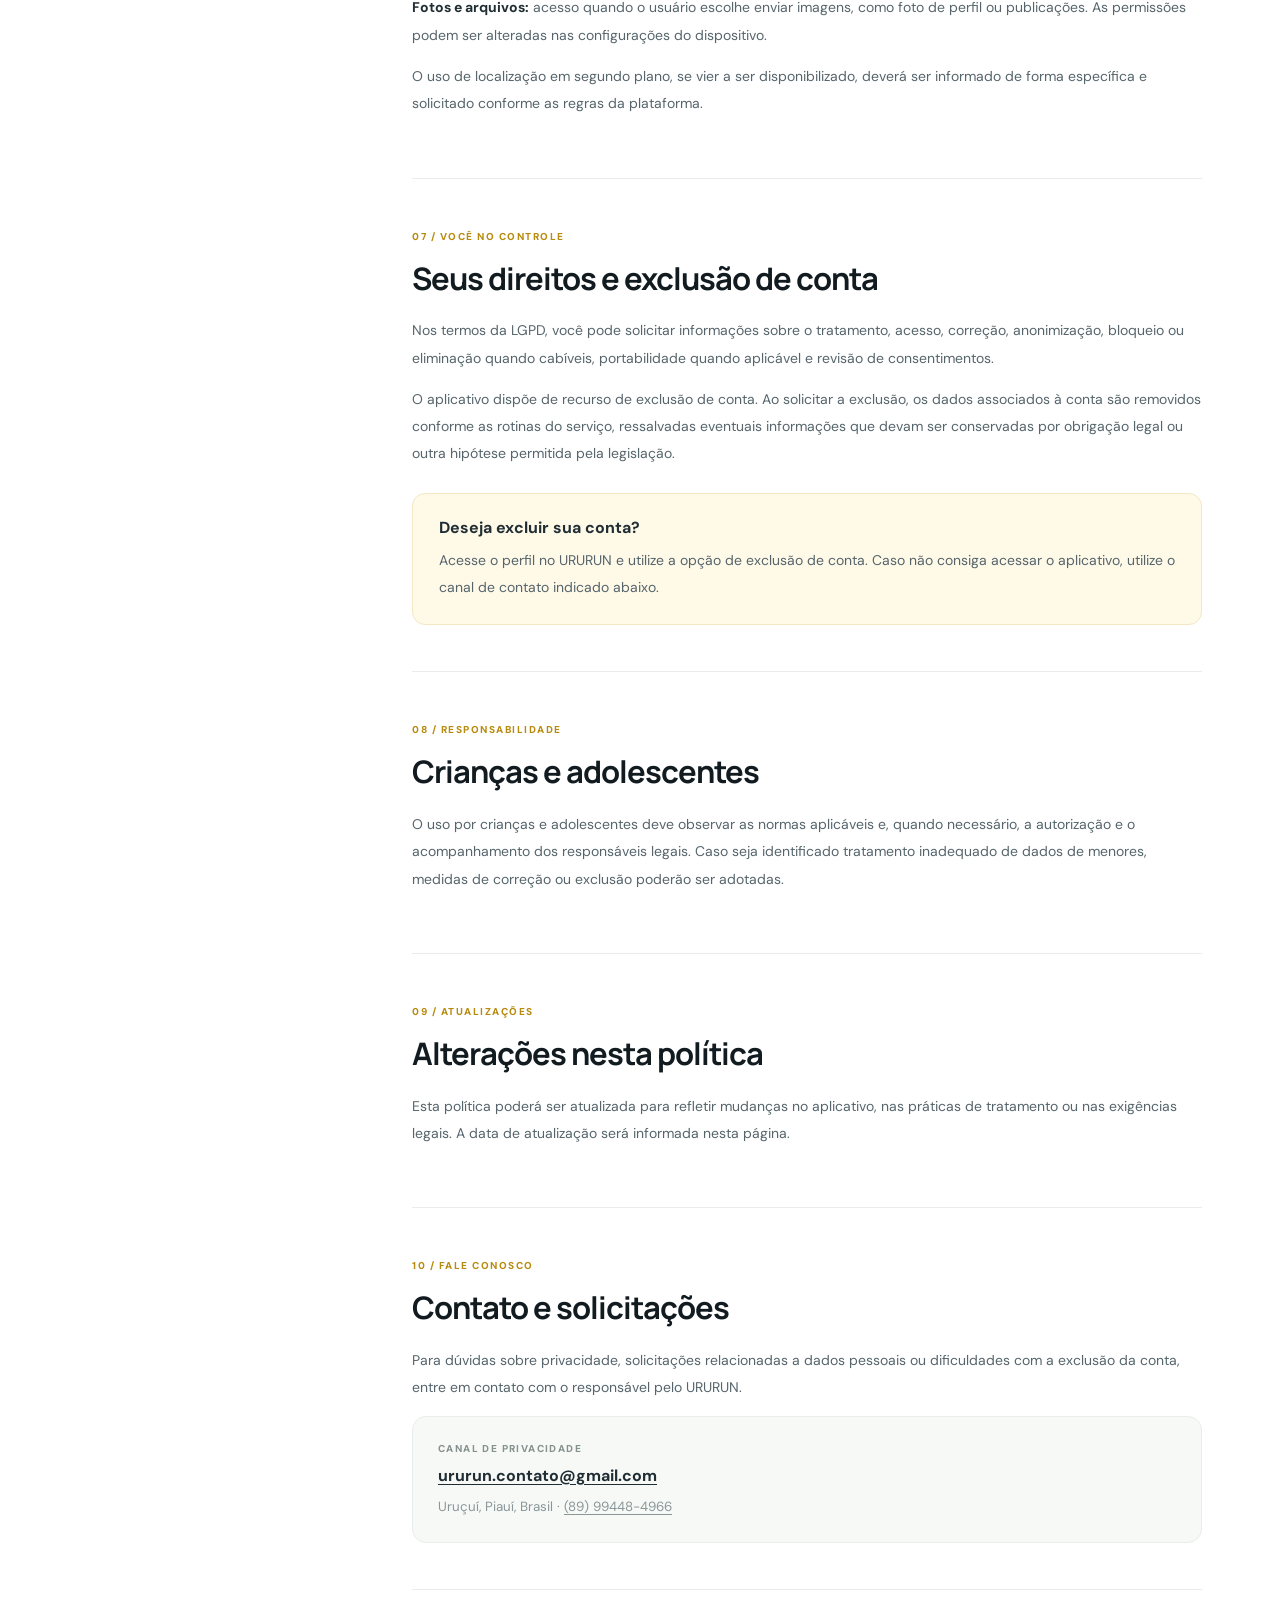
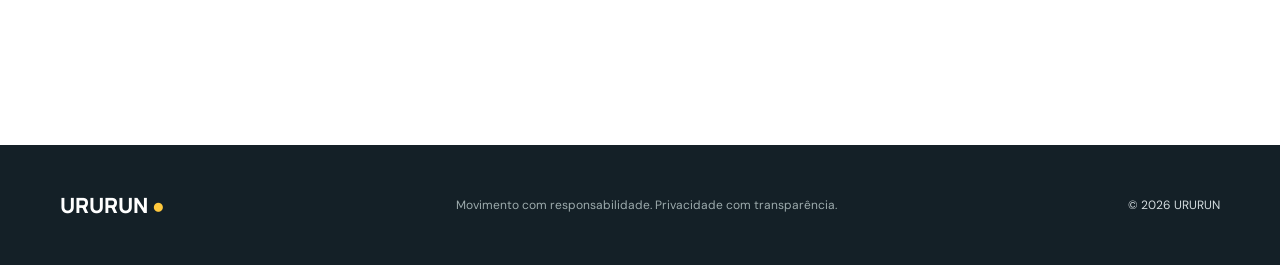
==== commit 226dfe02: "Add files via upload" ====
--- a/politicadeprivacidade/index.html
+++ b/politicadeprivacidade/index.html
@@ -1 +1 @@
-<!doctype html><html lang="pt-BR"><head><meta charset="utf-8"><meta name="viewport" content="width=device-width, initial-scale=1"><meta name="theme-color" content="#ffffff"><meta name="description" content="Política de Privacidade do URURUN: saiba como os dados são utilizados e protegidos no aplicativo."><title>Política de Privacidade | URURUN</title><link rel="stylesheet" href="style.css"></head><body><header class="top"><a class="brand" href="#inicio" aria-label="URURUN - início"><img class="brand-logo" src="https://i.ibb.co/k2YmYpvJ/URURUN-3-1.png" alt="URURUN" loading="eager"></a><a class="toplink" href="#contato">Contato e direitos <span aria-hidden="true">↗</span></a></header><main id="inicio"><section class="hero"><div class="pill"><span class="pulse"></span> TRANSPARÊNCIA & SEGURANÇA</div><h1>Seu movimento.<br><em>Sua privacidade.</em></h1><p>Entenda quais informações o URURUN utiliza para oferecer suas atividades esportivas, desafios e recursos da comunidade.</p><div class="hero-meta"><span>Política de Privacidade</span><span class="sep"></span><span>Atualizada em 18 de novembro de 2026</span></div></section><div class="layout"><aside class="sidebar"><span class="aside-title">NESTA PÁGINA</span><nav aria-label="Índice da política"><a href="#sobre">01. Sobre o URURUN</a><a href="#dados">02. Dados coletados</a><a href="#finalidades">03. Como utilizamos</a><a href="#compartilhamento">04. Compartilhamento</a><a href="#armazenamento">05. Armazenamento e segurança</a><a href="#permissoes">06. Permissões</a><a href="#direitos">07. Seus direitos</a><a href="#criancas">08. Crianças e adolescentes</a><a href="#alteracoes">09. Alterações</a><a href="#contato">10. Contato</a></nav><div class="aside-note">Esta política deve ser publicada em uma URL pública, acessível sem login.</div></aside><article class="content"><div class="intro"><div class="icon-circle">✦</div><p>O <strong>URURUN</strong> valoriza a privacidade dos usuários. Este documento descreve as práticas de tratamento de dados relacionadas às funcionalidades do aplicativo e deve ser lido em conjunto com as informações disponibilizadas no próprio serviço.</p></div><section id="sobre"><span class="eyebrow">01 / APRESENTAÇÃO</span><h2>Sobre o URURUN</h2><p>O URURUN é uma plataforma de atividades físicas, como corrida, caminhada e ciclismo, que permite registrar desempenhos, acompanhar trajetos, participar de desafios, visualizar rankings e interagir com conteúdos da comunidade.</p><p>Esta política se aplica ao uso do site e de versões do aplicativo disponibilizadas em lojas de aplicativos, quando utilizarem os mesmos serviços.</p></section><section id="dados"><span class="eyebrow">02 / INFORMAÇÕES</span><h2>Quais dados podemos coletar</h2><ul><li><strong>Conta e perfil:</strong> e-mail, nome de usuário, senha protegida por hash, idade, sexo, peso, altura, data de nascimento, foto de perfil, cidade e estado, conforme informados.</li><li><strong>Atividades esportivas:</strong> modalidade, data, duração, distância, velocidade, calorias estimadas, indicadores de desempenho e histórico de atividades.</li><li><strong>Localização:</strong> acesso à localização do dispositivo, mediante permissão, para acompanhar atividades e exibir trajetos ou informações associadas à região.</li><li><strong>Conteúdo publicado:</strong> imagens e informações enviadas para recursos de comunidade, como Flashes, e registros de visualização.</li><li><strong>Dados de acesso:</strong> identificadores de sessão necessários para manter o usuário conectado e informações técnicas necessárias ao funcionamento do serviço.</li><li><strong>Preferências:</strong> configurações relacionadas a lembretes e comunicações do aplicativo.</li></ul></section><section id="finalidades"><span class="eyebrow">03 / UTILIZAÇÃO</span><h2>Para que utilizamos os dados</h2><p>Utilizamos essas informações para criar e autenticar contas; manter sessões; registrar e sincronizar atividades; calcular estatísticas; exibir rankings, desafios e conteúdos relevantes; permitir publicações; enviar recuperação de senha, lembretes optativos e comunicados do serviço; prevenir abusos; e manter a plataforma em funcionamento.</p><p>O tratamento observa as bases legais aplicáveis previstas na Lei Geral de Proteção de Dados Pessoais (LGPD), conforme a finalidade e a natureza dos dados.</p></section><section id="compartilhamento"><span class="eyebrow">04 / TERCEIROS</span><h2>Compartilhamento de informações</h2><p>Para disponibilizar as funcionalidades do aplicativo, podemos contar com prestadores de serviços de tecnologia, hospedagem, processamento de dados e comunicação, sujeitos a obrigações de proteção e confidencialidade. Compartilhamos apenas as informações necessárias à execução dessas finalidades ou quando exigido por lei.</p><p>Informações de perfil e desempenho podem aparecer em recursos sociais, como rankings e publicações, conforme a funcionalidade utilizada. Conteúdos publicados pelo usuário podem ficar visíveis para outras pessoas no aplicativo.</p><p>O aplicativo também pode exibir anúncios, links de patrocinadores e páginas externas. Ao acessar serviços de terceiros, suas próprias políticas de privacidade podem se aplicar.</p><p>Não comercializamos dados pessoais como parte das funcionalidades descritas nesta política.</p></section><section id="armazenamento"><span class="eyebrow">05 / PROTEÇÃO</span><h2>Armazenamento e segurança</h2><p>Os dados da conta e das atividades são tratados em ambientes tecnológicos utilizados para a operação do URURUN, com medidas de proteção adequadas à natureza das informações. Identificadores de sessão podem ser armazenados localmente no dispositivo para facilitar o acesso sem exigir novo login a cada abertura.</p><p>Adotamos medidas técnicas e organizacionais compatíveis com a operação do serviço, incluindo controle de acesso e proteção de credenciais. Nenhum sistema conectado à internet oferece segurança absoluta.</p><p>Os dados são mantidos pelo período necessário à prestação do serviço, ao atendimento de obrigações legais e à proteção de direitos, observados os pedidos aplicáveis de exclusão.</p></section><section id="permissoes"><span class="eyebrow">06 / CONTROLE DO DISPOSITIVO</span><h2>Permissões do aplicativo</h2><p><strong>Localização:</strong> utilizada para registrar deslocamentos e acompanhar atividades quando o usuário autoriza o acesso. A precisão e a disponibilidade dependem das configurações do dispositivo.</p><p><strong>Fotos e arquivos:</strong> acesso quando o usuário escolhe enviar imagens, como foto de perfil ou publicações. As permissões podem ser alteradas nas configurações do dispositivo.</p><p>O uso de localização em segundo plano, se vier a ser disponibilizado, deverá ser informado de forma específica e solicitado conforme as regras da plataforma.</p></section><section id="direitos"><span class="eyebrow">07 / VOCÊ NO CONTROLE</span><h2>Seus direitos e exclusão de conta</h2><p>Nos termos da LGPD, você pode solicitar informações sobre o tratamento, acesso, correção, anonimização, bloqueio ou eliminação quando cabíveis, portabilidade quando aplicável e revisão de consentimentos.</p><p>O aplicativo dispõe de recurso de exclusão de conta. Ao solicitar a exclusão, os dados associados à conta são removidos conforme as rotinas do serviço, ressalvadas eventuais informações que devam ser conservadas por obrigação legal ou outra hipótese permitida pela legislação.</p><div class="callout"><strong>Deseja excluir sua conta?</strong><p>Acesse o perfil no URURUN e utilize a opção de exclusão de conta. Caso não consiga acessar o aplicativo, utilize o canal de contato indicado abaixo.</p></div></section><section id="criancas"><span class="eyebrow">08 / RESPONSABILIDADE</span><h2>Crianças e adolescentes</h2><p>O uso por crianças e adolescentes deve observar as normas aplicáveis e, quando necessário, a autorização e o acompanhamento dos responsáveis legais. Caso seja identificado tratamento inadequado de dados de menores, medidas de correção ou exclusão poderão ser adotadas.</p></section><section id="alteracoes"><span class="eyebrow">09 / ATUALIZAÇÕES</span><h2>Alterações nesta política</h2><p>Esta política poderá ser atualizada para refletir mudanças no aplicativo, nas práticas de tratamento ou nas exigências legais. A data de atualização será informada nesta página.</p></section><section id="contato"><span class="eyebrow">10 / FALE CONOSCO</span><h2>Contato e solicitações</h2><p>Para dúvidas sobre privacidade, solicitações relacionadas a dados pessoais ou dificuldades com a exclusão da conta, entre em contato com o responsável pelo URURUN.</p><div class="contact"><span>CANAL DE PRIVACIDADE</span><strong id="contactEmail"><a href="mailto:ururu.contato@gmail.com">ururu.contato@gmail.com</a></strong><small>Uruçuí, Piauí, Brasil · <a href="tel:+5589994484966">(89) 99448-4966</a></small></div></section></article></div></main><footer><div class="footer-brand">URURUN <span>●</span></div><p>Movimento com responsabilidade. Privacidade com transparência.</p><span>© <span id="year">2026</span> URURUN</span></footer><button class="backtop" id="backtop" aria-label="Voltar ao início" title="Voltar ao início">↑</button><script src="script.js"></script></body></html>
+<!doctype html><html lang="pt-BR"><head><meta charset="utf-8"><meta name="viewport" content="width=device-width, initial-scale=1"><meta name="theme-color" content="#ffffff"><meta name="description" content="Política de Privacidade do URURUN: saiba como os dados são utilizados e protegidos no aplicativo."><title>Política de Privacidade | URURUN</title><link rel="stylesheet" href="style.css"></head><body><header class="top"><a class="brand" href="#inicio" aria-label="URURUN - início"><img class="brand-logo" src="https://i.ibb.co/k2YmYpvJ/URURUN-3-1.png" alt="URURUN" loading="eager"></a><a class="toplink" href="#contato">Contato e direitos <span aria-hidden="true">↗</span></a></header><main id="inicio"><section class="hero"><div class="pill"><span class="pulse"></span> TRANSPARÊNCIA & SEGURANÇA</div><h1>Seu movimento.<br><em>Sua privacidade.</em></h1><p>Entenda quais informações o URURUN utiliza para oferecer suas atividades esportivas, desafios e recursos da comunidade.</p><div class="hero-meta"><span>Política de Privacidade</span><span class="sep"></span><span>Atualizada em 18 de novembro de 2026</span></div></section><div class="layout"><aside class="sidebar"><span class="aside-title">NESTA PÁGINA</span><nav aria-label="Índice da política"><a href="#sobre">01. Sobre o URURUN</a><a href="#dados">02. Dados coletados</a><a href="#finalidades">03. Como utilizamos</a><a href="#compartilhamento">04. Compartilhamento</a><a href="#armazenamento">05. Armazenamento e segurança</a><a href="#permissoes">06. Permissões</a><a href="#direitos">07. Seus direitos</a><a href="#criancas">08. Crianças e adolescentes</a><a href="#alteracoes">09. Alterações</a><a href="#contato">10. Contato</a></nav><div class="aside-note">Esta política deve ser publicada em uma URL pública, acessível sem login.</div></aside><article class="content"><div class="intro"><div class="icon-circle">✦</div><p>O <strong>URURUN</strong> valoriza a privacidade dos usuários. Este documento descreve as práticas de tratamento de dados relacionadas às funcionalidades do aplicativo e deve ser lido em conjunto com as informações disponibilizadas no próprio serviço.</p></div><section id="sobre"><span class="eyebrow">01 / APRESENTAÇÃO</span><h2>Sobre o URURUN</h2><p>O URURUN é uma plataforma de atividades físicas, como corrida, caminhada e ciclismo, que permite registrar desempenhos, acompanhar trajetos, participar de desafios, visualizar rankings e interagir com conteúdos da comunidade.</p><p>Esta política se aplica ao uso do site e de versões do aplicativo disponibilizadas em lojas de aplicativos, quando utilizarem os mesmos serviços.</p></section><section id="dados"><span class="eyebrow">02 / INFORMAÇÕES</span><h2>Quais dados podemos coletar</h2><ul><li><strong>Conta e perfil:</strong> e-mail, nome de usuário, senha protegida por hash, idade, sexo, peso, altura, data de nascimento, foto de perfil, cidade e estado, conforme informados.</li><li><strong>Atividades esportivas:</strong> modalidade, data, duração, distância, velocidade, calorias estimadas, indicadores de desempenho e histórico de atividades.</li><li><strong>Localização:</strong> acesso à localização do dispositivo, mediante permissão, para acompanhar atividades e exibir trajetos ou informações associadas à região.</li><li><strong>Conteúdo publicado:</strong> imagens e informações enviadas para recursos de comunidade, como Flashes, e registros de visualização.</li><li><strong>Dados de acesso:</strong> identificadores de sessão necessários para manter o usuário conectado e informações técnicas necessárias ao funcionamento do serviço.</li><li><strong>Preferências:</strong> configurações relacionadas a lembretes e comunicações do aplicativo.</li></ul></section><section id="finalidades"><span class="eyebrow">03 / UTILIZAÇÃO</span><h2>Para que utilizamos os dados</h2><p>Utilizamos essas informações para criar e autenticar contas; manter sessões; registrar e sincronizar atividades; calcular estatísticas; exibir rankings, desafios e conteúdos relevantes; permitir publicações; enviar recuperação de senha, lembretes optativos e comunicados do serviço; prevenir abusos; e manter a plataforma em funcionamento.</p><p>O tratamento observa as bases legais aplicáveis previstas na Lei Geral de Proteção de Dados Pessoais (LGPD), conforme a finalidade e a natureza dos dados.</p></section><section id="compartilhamento"><span class="eyebrow">04 / TERCEIROS</span><h2>Compartilhamento de informações</h2><p>Para disponibilizar as funcionalidades do aplicativo, podemos contar com prestadores de serviços de tecnologia, hospedagem, processamento de dados e comunicação, sujeitos a obrigações de proteção e confidencialidade. Compartilhamos apenas as informações necessárias à execução dessas finalidades ou quando exigido por lei.</p><p>Informações de perfil e desempenho podem aparecer em recursos sociais, como rankings e publicações, conforme a funcionalidade utilizada. Conteúdos publicados pelo usuário podem ficar visíveis para outras pessoas no aplicativo.</p><p>O aplicativo também pode exibir anúncios, links de patrocinadores e páginas externas. Ao acessar serviços de terceiros, suas próprias políticas de privacidade podem se aplicar.</p><p>Não comercializamos dados pessoais como parte das funcionalidades descritas nesta política.</p></section><section id="armazenamento"><span class="eyebrow">05 / PROTEÇÃO</span><h2>Armazenamento e segurança</h2><p>Os dados da conta e das atividades são tratados em ambientes tecnológicos utilizados para a operação do URURUN, com medidas de proteção adequadas à natureza das informações. Identificadores de sessão podem ser armazenados localmente no dispositivo para facilitar o acesso sem exigir novo login a cada abertura.</p><p>Adotamos medidas técnicas e organizacionais compatíveis com a operação do serviço, incluindo controle de acesso e proteção de credenciais. Nenhum sistema conectado à internet oferece segurança absoluta.</p><p>Os dados são mantidos pelo período necessário à prestação do serviço, ao atendimento de obrigações legais e à proteção de direitos, observados os pedidos aplicáveis de exclusão.</p></section><section id="permissoes"><span class="eyebrow">06 / CONTROLE DO DISPOSITIVO</span><h2>Permissões do aplicativo</h2><p><strong>Localização:</strong> utilizada para registrar deslocamentos e acompanhar atividades quando o usuário autoriza o acesso. A precisão e a disponibilidade dependem das configurações do dispositivo.</p><p><strong>Fotos e arquivos:</strong> acesso quando o usuário escolhe enviar imagens, como foto de perfil ou publicações. As permissões podem ser alteradas nas configurações do dispositivo.</p><p>O uso de localização em segundo plano, se vier a ser disponibilizado, deverá ser informado de forma específica e solicitado conforme as regras da plataforma.</p></section><section id="direitos"><span class="eyebrow">07 / VOCÊ NO CONTROLE</span><h2>Seus direitos e exclusão de conta</h2><p>Nos termos da LGPD, você pode solicitar informações sobre o tratamento, acesso, correção, anonimização, bloqueio ou eliminação quando cabíveis, portabilidade quando aplicável e revisão de consentimentos.</p><p>O aplicativo dispõe de recurso de exclusão de conta. Ao solicitar a exclusão, os dados associados à conta são removidos conforme as rotinas do serviço, ressalvadas eventuais informações que devam ser conservadas por obrigação legal ou outra hipótese permitida pela legislação.</p><div class="callout"><strong>Deseja excluir sua conta?</strong><p>Acesse o perfil no URURUN e utilize a opção de exclusão de conta. Caso não consiga acessar o aplicativo, utilize o canal de contato indicado abaixo.</p></div></section><section id="criancas"><span class="eyebrow">08 / RESPONSABILIDADE</span><h2>Crianças e adolescentes</h2><p>O uso por crianças e adolescentes deve observar as normas aplicáveis e, quando necessário, a autorização e o acompanhamento dos responsáveis legais. Caso seja identificado tratamento inadequado de dados de menores, medidas de correção ou exclusão poderão ser adotadas.</p></section><section id="alteracoes"><span class="eyebrow">09 / ATUALIZAÇÕES</span><h2>Alterações nesta política</h2><p>Esta política poderá ser atualizada para refletir mudanças no aplicativo, nas práticas de tratamento ou nas exigências legais. A data de atualização será informada nesta página.</p></section><section id="contato"><span class="eyebrow">10 / FALE CONOSCO</span><h2>Contato e solicitações</h2><p>Para dúvidas sobre privacidade, solicitações relacionadas a dados pessoais ou dificuldades com a exclusão da conta, entre em contato com o responsável pelo URURUN.</p><div class="contact"><span>CANAL DE PRIVACIDADE</span><strong id="contactEmail"><a href="mailto:ururun.contato@gmail.com">ururun.contato@gmail.com</a></strong><small>Uruçuí, Piauí, Brasil · <a href="tel:+5589994484966">(89) 99448-4966</a></small></div></section></article></div></main><footer><div class="footer-brand">URURUN <span>●</span></div><p>Movimento com responsabilidade. Privacidade com transparência.</p><span>© <span id="year">2026</span> URURUN</span></footer><button class="backtop" id="backtop" aria-label="Voltar ao início" title="Voltar ao início">↑</button><script src="script.js"></script></body></html>
--- a/politicadeprivacidade/style.css
+++ b/politicadeprivacidade/style.css
@@ -4,3 +4,10 @@
 .brand-logo{display:block;width:145px;max-width:100%;height:58px;object-fit:contain;object-position:left center}
 @media(max-width:600px){.brand-logo{width:112px;height:48px}}
 .contact a{color:inherit;text-decoration:underline;text-underline-offset:3px;overflow-wrap:anywhere}
+
+/* Cabeçalho preto solicitado — mantém a logo oficial visível */
+header.top{background:#080a0d;max-width:none;padding-left:max(38px,calc((100% - 1184px)/2));padding-right:max(38px,calc((100% - 1184px)/2))}
+header.top .toplink{color:#fff;border-color:#444a50}
+header.top .toplink:hover{background:#24282d}
+header.top .brand-logo{filter:brightness(0) invert(1)}
+@media(max-width:850px){header.top{padding-left:22px;padding-right:22px}}
